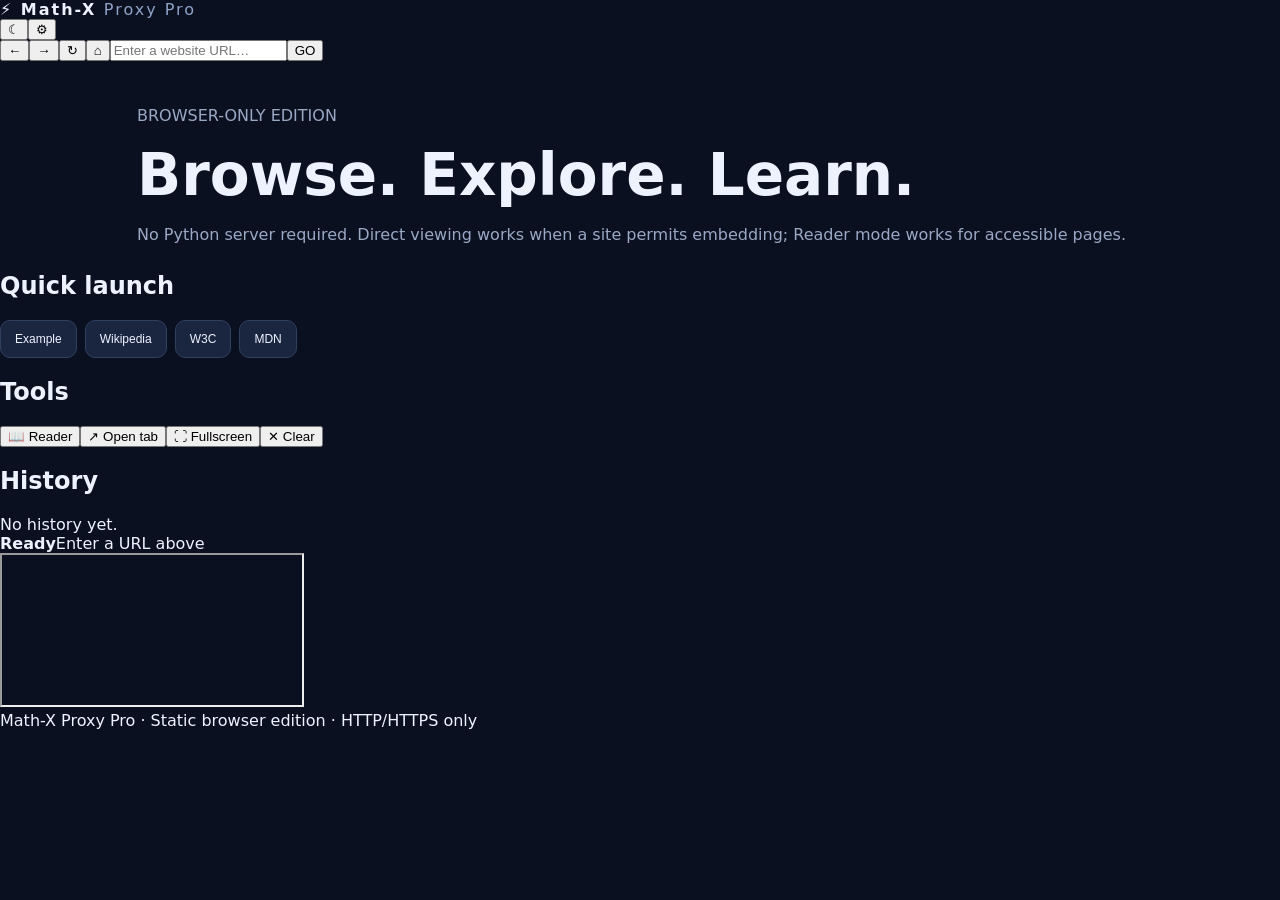
==== proxy-pro/static/index.html @ 522fe977 "Expand browser-only Proxy Pro interface" ====
<!doctype html><html lang="en"><head><meta charset="utf-8"><meta name="viewport" content="width=device-width,initial-scale=1"><title>Math-X Proxy Pro</title><link rel="stylesheet" href="style.css"></head><body><header><div class="brand">⚡ Math-X <span>Proxy Pro</span></div><div><button id="theme">☾</button><button id="settings">⚙</button></div></header><nav><button id="back">←</button><button id="forward">→</button><button id="reload">↻</button><button id="home">⌂</button><input id="url" placeholder="Enter a website URL…"><button id="go">GO</button></nav><main><section class="hero"><p>BROWSER-ONLY EDITION</p><h1>Browse. Explore. Learn.</h1><p>No Python server required. Direct viewing works when a site permits embedding; Reader mode works for accessible pages.</p></section><section class="grid"><div class="card"><h2>Quick launch</h2><div class="quick"><button data-url="https://example.com">Example</button><button data-url="https://www.wikipedia.org">Wikipedia</button><button data-url="https://www.w3.org">W3C</button><button data-url="https://developer.mozilla.org">MDN</button></div></div><div class="card"><h2>Tools</h2><div class="tools"><button id="reader">📖 Reader</button><button id="newtab">↗ Open tab</button><button id="fullscreen">⛶ Fullscreen</button><button id="clear">✕ Clear</button></div></div><div class="card"><h2>History</h2><div id="history">No history yet.</div></div></section><section class="viewer-wrap"><div class="viewer-head"><strong id="status">Ready</strong><span id="hint">Enter a URL above</span></div><iframe id="viewer" title="Proxy viewer" sandbox="allow-forms allow-modals allow-popups allow-scripts allow-same-origin"></iframe><pre id="readerView" hidden></pre></section></main><footer>Math-X Proxy Pro · Static browser edition · HTTP/HTTPS only</footer><script src="script.js"></script></body></html>
---- proxy-pro/static/style.css ----
*{box-sizing:border-box}body{margin:0;font-family:Inter,system-ui,sans-serif;background:#0b1020;color:#eef2ff;min-height:100vh}.top{height:64px;padding:0 5%;display:flex;align-items:center;justify-content:space-between;border-bottom:1px solid #26304a;background:#0f162b}.brand{font-weight:900;letter-spacing:2px}.brand span{font-weight:500;color:#8fa3c7}.status{font-size:12px;color:#7ee2a8}.hero{max-width:1050px;margin:45px auto 28px;padding:0 22px}.hero h1{font-size:clamp(32px,6vw,58px);margin:0 0 8px}.hero p{color:#9aa8c4}.bar{display:flex;gap:8px;margin-top:24px;background:#141d34;padding:9px;border:1px solid #2b3858;border-radius:16px;box-shadow:0 15px 50px #0005}.bar button,.quick button,.tab{border:1px solid #30405f;background:#1a2540;color:#eef2ff;border-radius:10px;padding:11px 14px;cursor:pointer}.bar input{flex:1;min-width:0;background:#0b1122;border:0;outline:0;color:white;padding:0 14px;font-size:16px}.bar #go{background:#eef2ff;color:#0b1020;font-weight:800}.quick{display:flex;gap:8px;flex-wrap:wrap;margin-top:12px}.quick button{font-size:12px}.workspace{max-width:1050px;margin:auto;padding:0 22px 50px}.tabs{display:flex;gap:7px;overflow:auto}.tab{border-bottom-left-radius:0;border-bottom-right-radius:0}.tab.active{background:#202d4b}.panel{height:520px;border:1px solid #2b3858;background:#10182c;border-radius:0 15px 15px 15px;overflow:hidden;position:relative}.panel iframe{width:100%;height:100%;border:0;background:white}.panel #welcome{height:100%;display:grid;place-content:center;text-align:center}.orb{margin:auto auto 18px;width:70px;height:70px;border-radius:22px;display:grid;place-items:center;background:#27375d;font-weight:900;font-size:22px}.welcome h2{margin:0}.tips{display:flex;gap:10px;justify-content:center;flex-wrap:wrap;margin-top:20px;color:#9aa8c4;font-size:13px}.drawer{position:fixed;right:0;top:0;width:min(390px,92vw);height:100vh;background:#10182c;border-left:1px solid #30405f;padding:70px 24px;transform:translateX(100%);transition:.25s;box-shadow:-20px 0 60px #0008}.drawer.open{transform:none}.drawer>button{position:absolute;right:20px;top:18px;border:0;background:none;color:white;font-size:30px;cursor:pointer}.drawer h2{margin-top:0}.item{padding:12px;border:1px solid #2b3858;border-radius:10px;margin:8px 0;cursor:pointer;word-break:break-all}.empty{color:#8e9bb5}@media(max-width:650px){.bar{flex-wrap:wrap}.bar input{height:42px;order:5;flex-basis:100%}.panel{height:60vh}.status{display:none}}
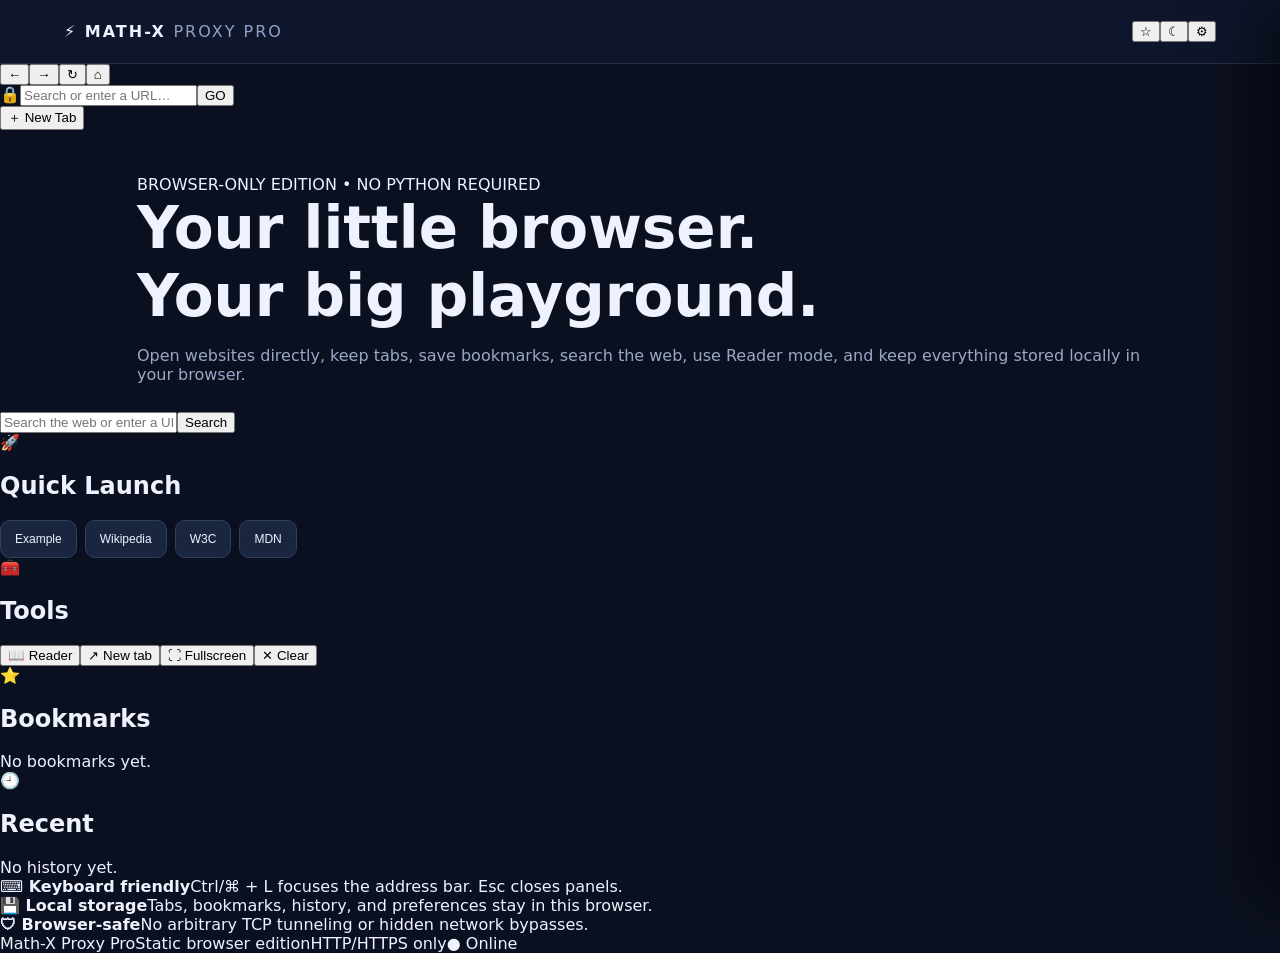
==== commit a1deee35: "Expand Proxy Pro static UI" ====
--- a/proxy-pro/static/index.html
+++ b/proxy-pro/static/index.html
@@ -1 +1,14 @@
-<!doctype html><html lang="en"><head><meta charset="utf-8"><meta name="viewport" content="width=device-width,initial-scale=1"><title>Math-X Proxy Pro</title><link rel="stylesheet" href="style.css"></head><body><header><div class="brand">⚡ Math-X <span>Proxy Pro</span></div><div><button id="theme">☾</button><button id="settings">⚙</button></div></header><nav><button id="back">←</button><button id="forward">→</button><button id="reload">↻</button><button id="home">⌂</button><input id="url" placeholder="Enter a website URL…"><button id="go">GO</button></nav><main><section class="hero"><p>BROWSER-ONLY EDITION</p><h1>Browse. Explore. Learn.</h1><p>No Python server required. Direct viewing works when a site permits embedding; Reader mode works for accessible pages.</p></section><section class="grid"><div class="card"><h2>Quick launch</h2><div class="quick"><button data-url="https://example.com">Example</button><button data-url="https://www.wikipedia.org">Wikipedia</button><button data-url="https://www.w3.org">W3C</button><button data-url="https://developer.mozilla.org">MDN</button></div></div><div class="card"><h2>Tools</h2><div class="tools"><button id="reader">📖 Reader</button><button id="newtab">↗ Open tab</button><button id="fullscreen">⛶ Fullscreen</button><button id="clear">✕ Clear</button></div></div><div class="card"><h2>History</h2><div id="history">No history yet.</div></div></section><section class="viewer-wrap"><div class="viewer-head"><strong id="status">Ready</strong><span id="hint">Enter a URL above</span></div><iframe id="viewer" title="Proxy viewer" sandbox="allow-forms allow-modals allow-popups allow-scripts allow-same-origin"></iframe><pre id="readerView" hidden></pre></section></main><footer>Math-X Proxy Pro · Static browser edition · HTTP/HTTPS only</footer><script src="script.js"></script></body></html>+<!doctype html>
+<html lang="en">
+<head>
+<meta charset="utf-8"><meta name="viewport" content="width=device-width,initial-scale=1"><meta name="theme-color" content="#0b1020"><title>Math-X Proxy Pro</title><link rel="stylesheet" href="style.css">
+</head>
+<body>
+<header class="top"><div class="brand">⚡ MATH-X <span>PROXY PRO</span></div><div class="top-actions"><button id="bookmark" title="Bookmark current page">☆</button><button id="theme" title="Toggle theme">☾</button><button id="settings" title="Settings">⚙</button></div></header>
+<section class="browserbar"><div class="navbuttons"><button id="back">←</button><button id="forward">→</button><button id="reload">↻</button><button id="home">⌂</button></div><div class="address"><span>🔒</span><input id="url" autocomplete="off" spellcheck="false" placeholder="Search or enter a URL…"><button id="go">GO</button></div></section>
+<section class="tabsbar"><div id="tabs"></div><button id="newTab" class="newtab">＋ New Tab</button></section>
+<main>
+<section id="homePage" class="home-page"><div class="hero"><div class="eyebrow">BROWSER-ONLY EDITION • NO PYTHON REQUIRED</div><h1>Your little browser.<br><span>Your big playground.</span></h1><p>Open websites directly, keep tabs, save bookmarks, search the web, use Reader mode, and keep everything stored locally in your browser.</p></div><div class="searchbox"><input id="homeSearch" placeholder="Search the web or enter a URL…"><button id="homeGo">Search</button></div><div class="cards"><article class="card"><div class="card-icon">🚀</div><h2>Quick Launch</h2><div class="quick"><button data-url="https://example.com">Example</button><button data-url="https://www.wikipedia.org">Wikipedia</button><button data-url="https://www.w3.org">W3C</button><button data-url="https://developer.mozilla.org">MDN</button></div></article><article class="card"><div class="card-icon">🧰</div><h2>Tools</h2><div class="tools"><button id="reader">📖 Reader</button><button id="openTab">↗ New tab</button><button id="fullscreen">⛶ Fullscreen</button><button id="clearPage">✕ Clear</button></div></article><article class="card"><div class="card-icon">⭐</div><h2>Bookmarks</h2><div id="bookmarkPreview" class="list">No bookmarks yet.</div></article><article class="card"><div class="card-icon">🕘</div><h2>Recent</h2><div id="historyPreview" class="list">No history yet.</div></article></div><div class="feature-grid"><div><b>⌨ Keyboard friendly</b><span>Ctrl/⌘ + L focuses the address bar. Esc closes panels.</span></div><div><b>💾 Local storage</b><span>Tabs, bookmarks, history, and preferences stay in this browser.</span></div><div><b>🛡 Browser-safe</b><span>No arbitrary TCP tunneling or hidden network bypasses.</span></div></div></section>
+<section id="viewerPage" class="viewer-page" hidden><div class="viewer-head"><div><strong id="status">Ready</strong><span id="hint">Direct website view</span></div><button id="reader2">📖 Reader</button></div><div id="loading" class="loading" hidden><div class="spinner"></div><b>Loading page…</b></div><iframe id="viewer" title="Website viewer" sandbox="allow-forms allow-modals allow-popups allow-scripts allow-same-origin"></iframe><pre id="readerView" hidden></pre><div id="error" class="error" hidden><h2>That page can't be displayed here.</h2><p>This browser-only edition cannot bypass CORS or a site's iframe restrictions. Try <b>Open in New Tab</b> or Reader mode.</p><button id="errorOpen">Open in New Tab</button></div></section>
+</main><footer><span>Math-X Proxy Pro</span><span>Static browser edition</span><span>HTTP/HTTPS only</span><span id="online">● Online</span></footer><aside id="drawer" class="drawer"><button id="closeDrawer" class="close">×</button><div id="drawerContent"></div></aside><div id="toast" class="toast" role="status"></div><script src="script.js"></script>
+</body></html>
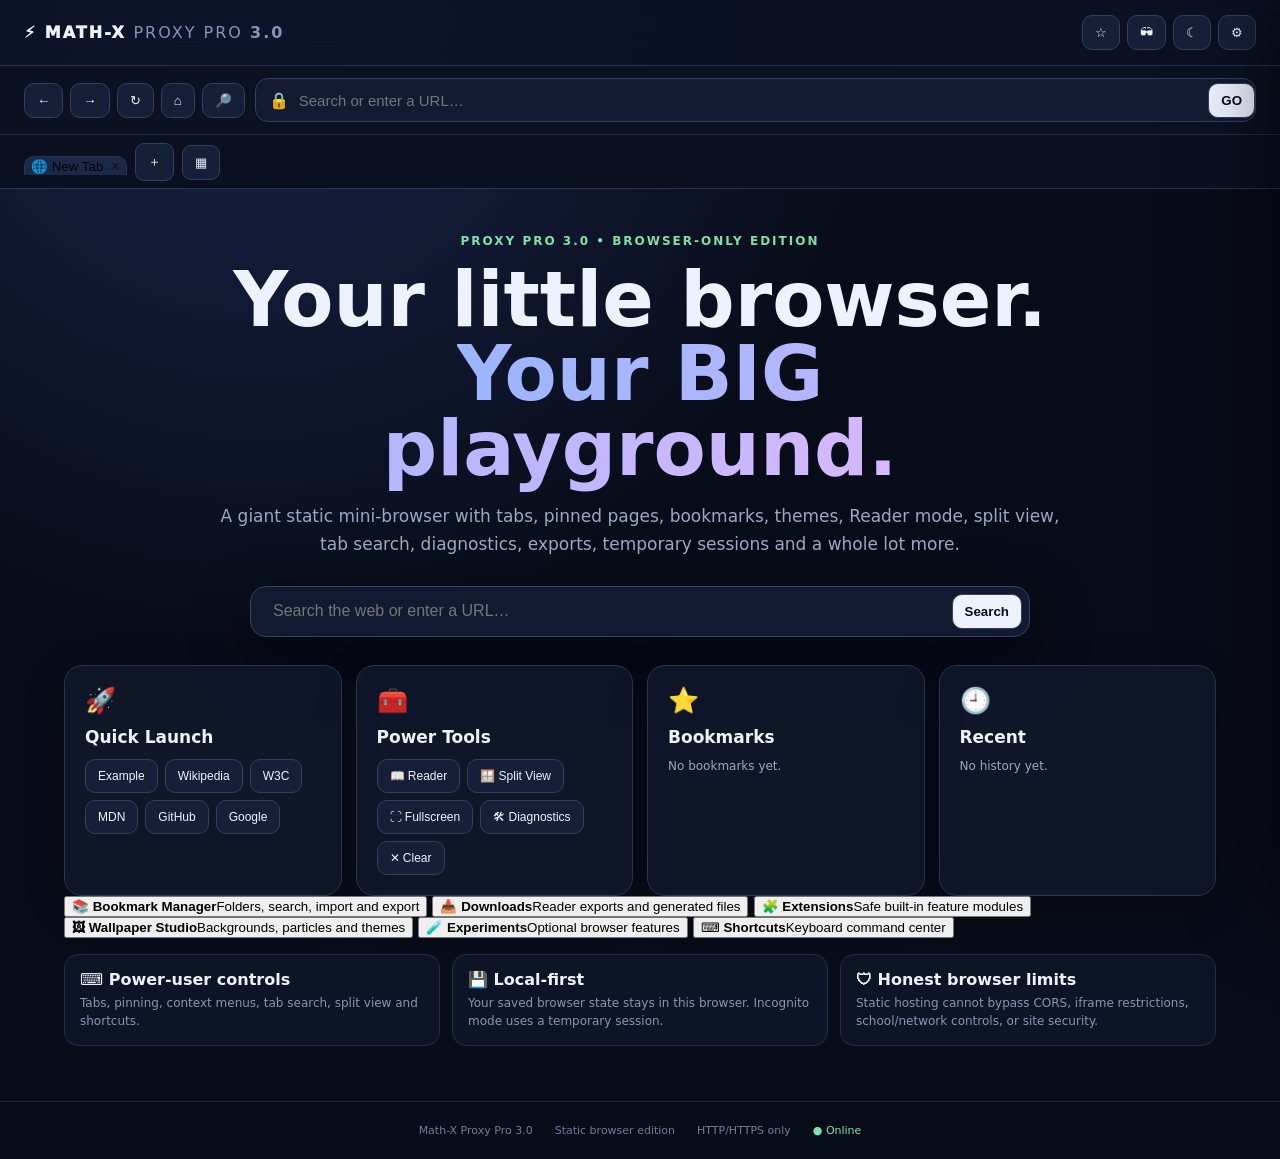
==== commit 9a919e03: "Proxy Pro 3.0 mega UI" ====
--- a/proxy-pro/static/index.html
+++ b/proxy-pro/static/index.html
@@ -1,14 +1,45 @@
 <!doctype html>
 <html lang="en">
 <head>
-<meta charset="utf-8"><meta name="viewport" content="width=device-width,initial-scale=1"><meta name="theme-color" content="#0b1020"><title>Math-X Proxy Pro</title><link rel="stylesheet" href="style.css">
+<meta charset="utf-8"><meta name="viewport" content="width=device-width,initial-scale=1">
+<meta name="theme-color" content="#0b1020"><meta name="description" content="Math-X Proxy Pro browser-only mini browser">
+<link rel="manifest" href="manifest.json"><title>Math-X Proxy Pro 3.0</title><link rel="stylesheet" href="style.css">
 </head>
 <body>
-<header class="top"><div class="brand">⚡ MATH-X <span>PROXY PRO</span></div><div class="top-actions"><button id="bookmark" title="Bookmark current page">☆</button><button id="theme" title="Toggle theme">☾</button><button id="settings" title="Settings">⚙</button></div></header>
-<section class="browserbar"><div class="navbuttons"><button id="back">←</button><button id="forward">→</button><button id="reload">↻</button><button id="home">⌂</button></div><div class="address"><span>🔒</span><input id="url" autocomplete="off" spellcheck="false" placeholder="Search or enter a URL…"><button id="go">GO</button></div></section>
-<section class="tabsbar"><div id="tabs"></div><button id="newTab" class="newtab">＋ New Tab</button></section>
+<div class="ambient"></div>
+<header class="top"><div class="brand">⚡ MATH-X <span>PROXY PRO <b>3.0</b></span></div><div class="top-actions"><button id="bookmark" title="Bookmark current page">☆</button><button id="incognito" title="Temporary session">🕶</button><button id="theme" title="Theme">☾</button><button id="settings" title="Settings">⚙</button></div></header>
+<section class="browserbar"><div class="navbuttons"><button id="back">←</button><button id="forward">→</button><button id="reload">↻</button><button id="home">⌂</button><button id="tabSearch" title="Search tabs">🔎</button></div><div class="address"><span id="lock">🔒</span><input id="url" autocomplete="off" spellcheck="false" placeholder="Search or enter a URL…"><button id="go">GO</button></div></section>
+<section class="tabsbar"><div id="tabs"></div><button id="newTab" class="newtab">＋</button><button id="tabOverview" class="newtab">▦</button></section>
 <main>
-<section id="homePage" class="home-page"><div class="hero"><div class="eyebrow">BROWSER-ONLY EDITION • NO PYTHON REQUIRED</div><h1>Your little browser.<br><span>Your big playground.</span></h1><p>Open websites directly, keep tabs, save bookmarks, search the web, use Reader mode, and keep everything stored locally in your browser.</p></div><div class="searchbox"><input id="homeSearch" placeholder="Search the web or enter a URL…"><button id="homeGo">Search</button></div><div class="cards"><article class="card"><div class="card-icon">🚀</div><h2>Quick Launch</h2><div class="quick"><button data-url="https://example.com">Example</button><button data-url="https://www.wikipedia.org">Wikipedia</button><button data-url="https://www.w3.org">W3C</button><button data-url="https://developer.mozilla.org">MDN</button></div></article><article class="card"><div class="card-icon">🧰</div><h2>Tools</h2><div class="tools"><button id="reader">📖 Reader</button><button id="openTab">↗ New tab</button><button id="fullscreen">⛶ Fullscreen</button><button id="clearPage">✕ Clear</button></div></article><article class="card"><div class="card-icon">⭐</div><h2>Bookmarks</h2><div id="bookmarkPreview" class="list">No bookmarks yet.</div></article><article class="card"><div class="card-icon">🕘</div><h2>Recent</h2><div id="historyPreview" class="list">No history yet.</div></article></div><div class="feature-grid"><div><b>⌨ Keyboard friendly</b><span>Ctrl/⌘ + L focuses the address bar. Esc closes panels.</span></div><div><b>💾 Local storage</b><span>Tabs, bookmarks, history, and preferences stay in this browser.</span></div><div><b>🛡 Browser-safe</b><span>No arbitrary TCP tunneling or hidden network bypasses.</span></div></div></section>
-<section id="viewerPage" class="viewer-page" hidden><div class="viewer-head"><div><strong id="status">Ready</strong><span id="hint">Direct website view</span></div><button id="reader2">📖 Reader</button></div><div id="loading" class="loading" hidden><div class="spinner"></div><b>Loading page…</b></div><iframe id="viewer" title="Website viewer" sandbox="allow-forms allow-modals allow-popups allow-scripts allow-same-origin"></iframe><pre id="readerView" hidden></pre><div id="error" class="error" hidden><h2>That page can't be displayed here.</h2><p>This browser-only edition cannot bypass CORS or a site's iframe restrictions. Try <b>Open in New Tab</b> or Reader mode.</p><button id="errorOpen">Open in New Tab</button></div></section>
-</main><footer><span>Math-X Proxy Pro</span><span>Static browser edition</span><span>HTTP/HTTPS only</span><span id="online">● Online</span></footer><aside id="drawer" class="drawer"><button id="closeDrawer" class="close">×</button><div id="drawerContent"></div></aside><div id="toast" class="toast" role="status"></div><script src="script.js"></script>
+<section id="homePage" class="home-page">
+ <div class="hero"><div class="eyebrow">PROXY PRO 3.0 • BROWSER-ONLY EDITION</div><h1>Your little browser.<br><span>Your BIG playground.</span></h1><p>A giant static mini-browser with tabs, pinned pages, bookmarks, themes, Reader mode, split view, tab search, diagnostics, exports, temporary sessions and a whole lot more.</p></div>
+ <div class="searchbox"><input id="homeSearch" placeholder="Search the web or enter a URL…"><button id="homeGo">Search</button></div>
+ <div class="cards">
+  <article class="card"><div class="card-icon">🚀</div><h2>Quick Launch</h2><div class="quick"><button data-url="https://example.com">Example</button><button data-url="https://www.wikipedia.org">Wikipedia</button><button data-url="https://www.w3.org">W3C</button><button data-url="https://developer.mozilla.org">MDN</button><button data-url="https://github.com">GitHub</button><button data-url="https://www.google.com">Google</button></div></article>
+  <article class="card"><div class="card-icon">🧰</div><h2>Power Tools</h2><div class="tools"><button id="reader">📖 Reader</button><button id="split">🪟 Split View</button><button id="fullscreen">⛶ Fullscreen</button><button id="diagnostics">🛠 Diagnostics</button><button id="clearPage">✕ Clear</button></div></article>
+  <article class="card"><div class="card-icon">⭐</div><h2>Bookmarks</h2><div id="bookmarkPreview" class="list">No bookmarks yet.</div></article>
+  <article class="card"><div class="card-icon">🕘</div><h2>Recent</h2><div id="historyPreview" class="list">No history yet.</div></article>
+ </div>
+ <div class="mega-grid">
+  <button class="mega-card" id="manageBookmarks"><b>📚 Bookmark Manager</b><span>Folders, search, import and export</span></button>
+  <button class="mega-card" id="downloads"><b>📥 Downloads</b><span>Reader exports and generated files</span></button>
+  <button class="mega-card" id="extensions"><b>🧩 Extensions</b><span>Safe built-in feature modules</span></button>
+  <button class="mega-card" id="wallpaper"><b>🖼 Wallpaper Studio</b><span>Backgrounds, particles and themes</span></button>
+  <button class="mega-card" id="experiments"><b>🧪 Experiments</b><span>Optional browser features</span></button>
+  <button class="mega-card" id="shortcuts">⌨ <b>Shortcuts</b><span>Keyboard command center</span></button>
+ </div>
+ <div class="feature-grid"><div><b>⌨ Power-user controls</b><span>Tabs, pinning, context menus, tab search, split view and shortcuts.</span></div><div><b>💾 Local-first</b><span>Your saved browser state stays in this browser. Incognito mode uses a temporary session.</span></div><div><b>🛡 Honest browser limits</b><span>Static hosting cannot bypass CORS, iframe restrictions, school/network controls, or site security.</span></div></div>
+</section>
+<section id="viewerPage" class="viewer-page" hidden>
+ <div class="viewer-head"><div><strong id="status">Ready</strong><span id="hint">Direct website view</span></div><div class="viewer-actions"><button id="reader2">📖 Reader</button><button id="openTab">↗ New Tab</button><button id="split2">🪟 Split</button></div></div>
+ <div id="loading" class="loading" hidden><div class="spinner"></div><b>Loading page…</b></div>
+ <div id="splitView" class="split-view" hidden><div class="pane"><div class="pane-head"><span>LEFT</span><button id="leftOpen">Open</button></div><iframe id="leftFrame" title="Left website viewer" sandbox="allow-forms allow-modals allow-popups allow-scripts allow-same-origin"></iframe></div><div class="split-divider"></div><div class="pane"><div class="pane-head"><span>RIGHT</span><button id="rightOpen">Open</button></div><iframe id="rightFrame" title="Right website viewer" sandbox="allow-forms allow-modals allow-popups allow-scripts allow-same-origin"></iframe></div></div>
+ <iframe id="viewer" title="Website viewer" sandbox="allow-forms allow-modals allow-popups allow-scripts allow-same-origin"></iframe><pre id="readerView" hidden></pre>
+ <div id="error" class="error" hidden><h2>That page can't be displayed here.</h2><p>This browser-only edition cannot bypass CORS or a site's iframe restrictions. Try <b>Open in New Tab</b> or Reader mode.</p><button id="errorOpen">Open in New Tab</button></div>
+</section>
+</main>
+<footer><span>Math-X Proxy Pro 3.0</span><span>Static browser edition</span><span>HTTP/HTTPS only</span><span id="online">● Online</span><span id="incognitoBadge" hidden>🕶 Temporary session</span></footer>
+<aside id="drawer" class="drawer"><button id="closeDrawer" class="close">×</button><div id="drawerContent"></div></aside>
+<div id="contextMenu" class="context-menu" hidden></div><div id="toast" class="toast" role="status"></div>
+<script src="script.js"></script>
 </body></html>
--- a/proxy-pro/static/style.css
+++ b/proxy-pro/static/style.css
@@ -1 +1 @@
-*{box-sizing:border-box}body{margin:0;font-family:Inter,system-ui,sans-serif;background:#0b1020;color:#eef2ff;min-height:100vh}.top{height:64px;padding:0 5%;display:flex;align-items:center;justify-content:space-between;border-bottom:1px solid #26304a;background:#0f162b}.brand{font-weight:900;letter-spacing:2px}.brand span{font-weight:500;color:#8fa3c7}.status{font-size:12px;color:#7ee2a8}.hero{max-width:1050px;margin:45px auto 28px;padding:0 22px}.hero h1{font-size:clamp(32px,6vw,58px);margin:0 0 8px}.hero p{color:#9aa8c4}.bar{display:flex;gap:8px;margin-top:24px;background:#141d34;padding:9px;border:1px solid #2b3858;border-radius:16px;box-shadow:0 15px 50px #0005}.bar button,.quick button,.tab{border:1px solid #30405f;background:#1a2540;color:#eef2ff;border-radius:10px;padding:11px 14px;cursor:pointer}.bar input{flex:1;min-width:0;background:#0b1122;border:0;outline:0;color:white;padding:0 14px;font-size:16px}.bar #go{background:#eef2ff;color:#0b1020;font-weight:800}.quick{display:flex;gap:8px;flex-wrap:wrap;margin-top:12px}.quick button{font-size:12px}.workspace{max-width:1050px;margin:auto;padding:0 22px 50px}.tabs{display:flex;gap:7px;overflow:auto}.tab{border-bottom-left-radius:0;border-bottom-right-radius:0}.tab.active{background:#202d4b}.panel{height:520px;border:1px solid #2b3858;background:#10182c;border-radius:0 15px 15px 15px;overflow:hidden;position:relative}.panel iframe{width:100%;height:100%;border:0;background:white}.panel #welcome{height:100%;display:grid;place-content:center;text-align:center}.orb{margin:auto auto 18px;width:70px;height:70px;border-radius:22px;display:grid;place-items:center;background:#27375d;font-weight:900;font-size:22px}.welcome h2{margin:0}.tips{display:flex;gap:10px;justify-content:center;flex-wrap:wrap;margin-top:20px;color:#9aa8c4;font-size:13px}.drawer{position:fixed;right:0;top:0;width:min(390px,92vw);height:100vh;background:#10182c;border-left:1px solid #30405f;padding:70px 24px;transform:translateX(100%);transition:.25s;box-shadow:-20px 0 60px #0008}.drawer.open{transform:none}.drawer>button{position:absolute;right:20px;top:18px;border:0;background:none;color:white;font-size:30px;cursor:pointer}.drawer h2{margin-top:0}.item{padding:12px;border:1px solid #2b3858;border-radius:10px;margin:8px 0;cursor:pointer;word-break:break-all}.empty{color:#8e9bb5}@media(max-width:650px){.bar{flex-wrap:wrap}.bar input{height:42px;order:5;flex-basis:100%}.panel{height:60vh}.status{display:none}}+*{box-sizing:border-box}html,body{margin:0;min-height:100%;font-family:Inter,ui-sans-serif,system-ui,-apple-system,BlinkMacSystemFont,"Segoe UI",sans-serif;background:#080c18;color:#eef2ff}body{min-height:100vh;background:radial-gradient(circle at 20% 0%,#18254a 0,#080c18 42%);transition:.2s}.top{height:66px;padding:0 24px;display:flex;align-items:center;justify-content:space-between;border-bottom:1px solid #273453;background:#0c1224dd;backdrop-filter:blur(16px);position:sticky;top:0;z-index:20}.brand{font-weight:950;letter-spacing:2px}.brand span{font-weight:500;color:#8394b8}.top-actions,.navbuttons{display:flex;gap:7px}.top button,.navbuttons button,.newtab,.browserbar button,.searchbox button,.card button,.viewer-head button,.error button,.drawer button{border:1px solid #30405f;background:#151f37;color:#eef2ff;border-radius:10px;padding:9px 12px;cursor:pointer;transition:.15s}.top button:hover,.navbuttons button:hover,.card button:hover,.viewer-head button:hover,.drawer button:hover{transform:translateY(-1px);background:#213052}.browserbar{padding:12px 24px;display:flex;gap:10px;align-items:center;border-bottom:1px solid #202c47;background:#0b1121}.address{height:44px;display:flex;align-items:center;gap:8px;flex:1;max-width:1100px;margin:auto;background:#121b31;border:1px solid #30405f;border-radius:13px;padding-left:13px}.address input{flex:1;min-width:0;background:transparent;border:0;outline:0;color:white;font-size:15px}.address #go{background:#eef2ff;color:#080c18;font-weight:900}.tabsbar{display:flex;align-items:center;gap:8px;padding:8px 24px 0;background:#0a1020;border-bottom:1px solid #273453;overflow:auto}.tabsbar #tabs{display:flex;gap:6px;min-width:0}.tab{display:flex!important;align-items:center;gap:8px;white-space:nowrap;border:1px solid #273453!important;border-bottom:0!important;border-radius:10px 10px 0 0!important;background:#111a2d!important}.tab.active{background:#1b2948!important}.tab .x{font-size:14px;opacity:.65}.tab:hover .x{opacity:1}.newtab{border-radius:9px!important;white-space:nowrap;margin-bottom:7px}.home-page,.viewer-page{max-width:1200px;margin:auto;padding:45px 24px 55px}.hero{text-align:center;max-width:850px;margin:auto}.eyebrow{font-size:12px;letter-spacing:2px;color:#7ee2a8;font-weight:800}.hero h1{font-size:clamp(40px,7vw,76px);line-height:.98;margin:15px 0}.hero h1 span{background:linear-gradient(90deg,#9bb5ff,#d6b8ff);color:transparent;background-clip:text}.hero p{color:#9aa8c4;font-size:17px;line-height:1.6}.searchbox{max-width:780px;margin:28px auto;display:flex;background:#111a30;border:1px solid #334361;padding:7px;border-radius:16px;box-shadow:0 20px 60px #0007}.searchbox input{flex:1;min-width:0;border:0;outline:0;background:transparent;color:white;padding:0 15px;font-size:16px}.searchbox button{background:#eef2ff;color:#080c18;font-weight:900}.cards{display:grid;grid-template-columns:repeat(4,1fr);gap:14px}.card{background:#10182bde;border:1px solid #283653;border-radius:18px;padding:20px;box-shadow:0 12px 40px #0003}.card-icon{font-size:25px}.card h2{font-size:17px;margin:12px 0}.quick,.tools{display:flex;gap:7px;flex-wrap:wrap}.card button{font-size:12px}.list{display:grid;gap:6px;color:#9aa8c4;font-size:12px}.list button{width:100%;text-align:left;overflow:hidden;text-overflow:ellipsis;white-space:nowrap}.feature-grid{display:grid;grid-template-columns:repeat(3,1fr);gap:12px;margin-top:16px}.feature-grid>div{border:1px solid #202e4b;background:#0d1426;padding:15px;border-radius:14px}.feature-grid b,.feature-grid span{display:block}.feature-grid span{color:#8796b4;font-size:12px;margin-top:5px;line-height:1.5}.viewer-page{padding-top:15px;position:relative}.viewer-head{height:52px;display:flex;align-items:center;justify-content:space-between;padding:0 12px;background:#111a2e;border:1px solid #2b3957;border-bottom:0;border-radius:15px 15px 0 0}.viewer-head strong{margin-right:12px}.viewer-head span{color:#8291ad;font-size:12px}.viewer-page iframe{display:block;width:100%;height:68vh;border:1px solid #2b3957;background:white;border-radius:0 0 15px 15px}.loading{position:absolute;z-index:5;inset:80px 24px auto;display:flex;justify-content:center;align-items:center;gap:10px;color:#b9c6df;padding:15px}.spinner{width:18px;height:18px;border:3px solid #53617b;border-top-color:#fff;border-radius:50%;animation:spin .8s linear infinite}@keyframes spin{to{transform:rotate(360deg)}}.error{padding:60px 20px;text-align:center;border:1px solid #503d49;background:#171522;border-radius:0 0 15px 15px}.error p{color:#a4adc0}.drawer{position:fixed;z-index:50;right:0;top:0;width:min(430px,94vw);height:100vh;background:#0d1427;border-left:1px solid #30405f;padding:72px 24px 24px;transform:translateX(105%);transition:.25s;box-shadow:-25px 0 80px #0009;overflow:auto}.drawer.open{transform:none}.drawer .close{position:absolute;right:18px;top:17px;border:0;background:transparent;font-size:30px}.drawer h2{margin-top:0}.drawer .item{position:relative;padding:13px 48px 13px 13px;border:1px solid #293752;border-radius:11px;margin:8px 0;cursor:pointer;word-break:break-word;background:#111a2e}.drawer .item:hover{background:#1a2742}.drawer .item small{display:block;color:#7f8eaa;margin-top:4px}.drawer-select{width:100%;margin:8px 0 14px;padding:10px;border:1px solid #30405f;border-radius:10px;background:#151f37;color:#eef2ff}.drawer label{display:block;color:#9aa8c4;font-size:12px}.drawer hr{border:0;border-top:1px solid #263451;margin:20px 0}.drawer .settings-row{display:flex;gap:8px;margin:8px 0 15px}.drawer .settings-row button{flex:1}.drawer>div>button:not(.close){display:block;width:100%;margin:9px 0}.mini-delete{position:absolute!important;right:9px;top:9px;width:32px!important;height:32px;padding:0!important;margin:0!important}.drawer kbd{display:inline-block;min-width:105px;padding:5px 7px;margin-right:8px;border:1px solid #344463;border-radius:7px;background:#151f37;color:#dce5f7;font-size:11px}.drawer p{color:#9aa8c4;line-height:1.5}.drawer .empty{color:#7d8ba5}.toast{position:fixed;left:50%;bottom:25px;transform:translate(-50%,20px);opacity:0;background:#eef2ff;color:#080c18;padding:11px 16px;border-radius:11px;font-weight:800;font-size:13px;z-index:100;pointer-events:none;transition:.2s}.toast.show{opacity:1;transform:translate(-50%,0)}footer{display:flex;justify-content:center;gap:22px;flex-wrap:wrap;padding:22px;color:#6f7e9d;font-size:11px;border-top:1px solid #1c2943}#online{color:#7ee2a8}#readerView{margin:0;padding:30px;white-space:pre-wrap;overflow:auto;max-height:68vh;border:1px solid #2b3957;border-radius:0 0 15px 15px;background:#f8fafc;color:#17213a;font:16px/1.65 Georgia,serif}.viewer-page:has(#readerView:not([hidden])) .viewer-head{border-bottom:1px solid #2b3957}.viewer-page:has(#readerView:not([hidden])) iframe{display:none}@media(max-width:850px){.cards{grid-template-columns:repeat(2,1fr)}.feature-grid{grid-template-columns:1fr 1fr}.browserbar{flex-wrap:wrap}.address{order:2;flex-basis:100%}}@media(max-width:520px){.top{padding:0 12px}.browserbar,.tabsbar{padding-left:12px;padding-right:12px}.home-page,.viewer-page{padding-left:12px;padding-right:12px}.cards,.feature-grid{grid-template-columns:1fr}.hero h1{font-size:43px}.hero p{font-size:14px}.viewer-page iframe{height:62vh}.brand span{display:none}.drawer{padding-left:16px;padding-right:16px}}body.light{background:#f4f7fc;color:#16213a}body.light .top,body.light .browserbar,body.light .tabsbar{background:#fff;border-color:#dbe2ef}body.light .card,body.light .feature-grid>div,body.light .address,body.light .searchbox,body.light .viewer-head,body.light .drawer,body.light .tab{background:#fff!important;border-color:#d5ddea;color:#16213a}body.light input{color:#16213a}body.light .hero p,body.light .feature-grid span,body.light .list,body.light .viewer-head span{color:#64728b}body.light footer{color:#71809a}body.light .drawer-select,body.light .drawer .item,body.light .drawer .settings-row button{background:#f6f8fc;color:#16213a;border-color:#d5ddea}body.light .drawer kbd{background:#eef2f7;color:#16213a;border-color:#d5ddea}
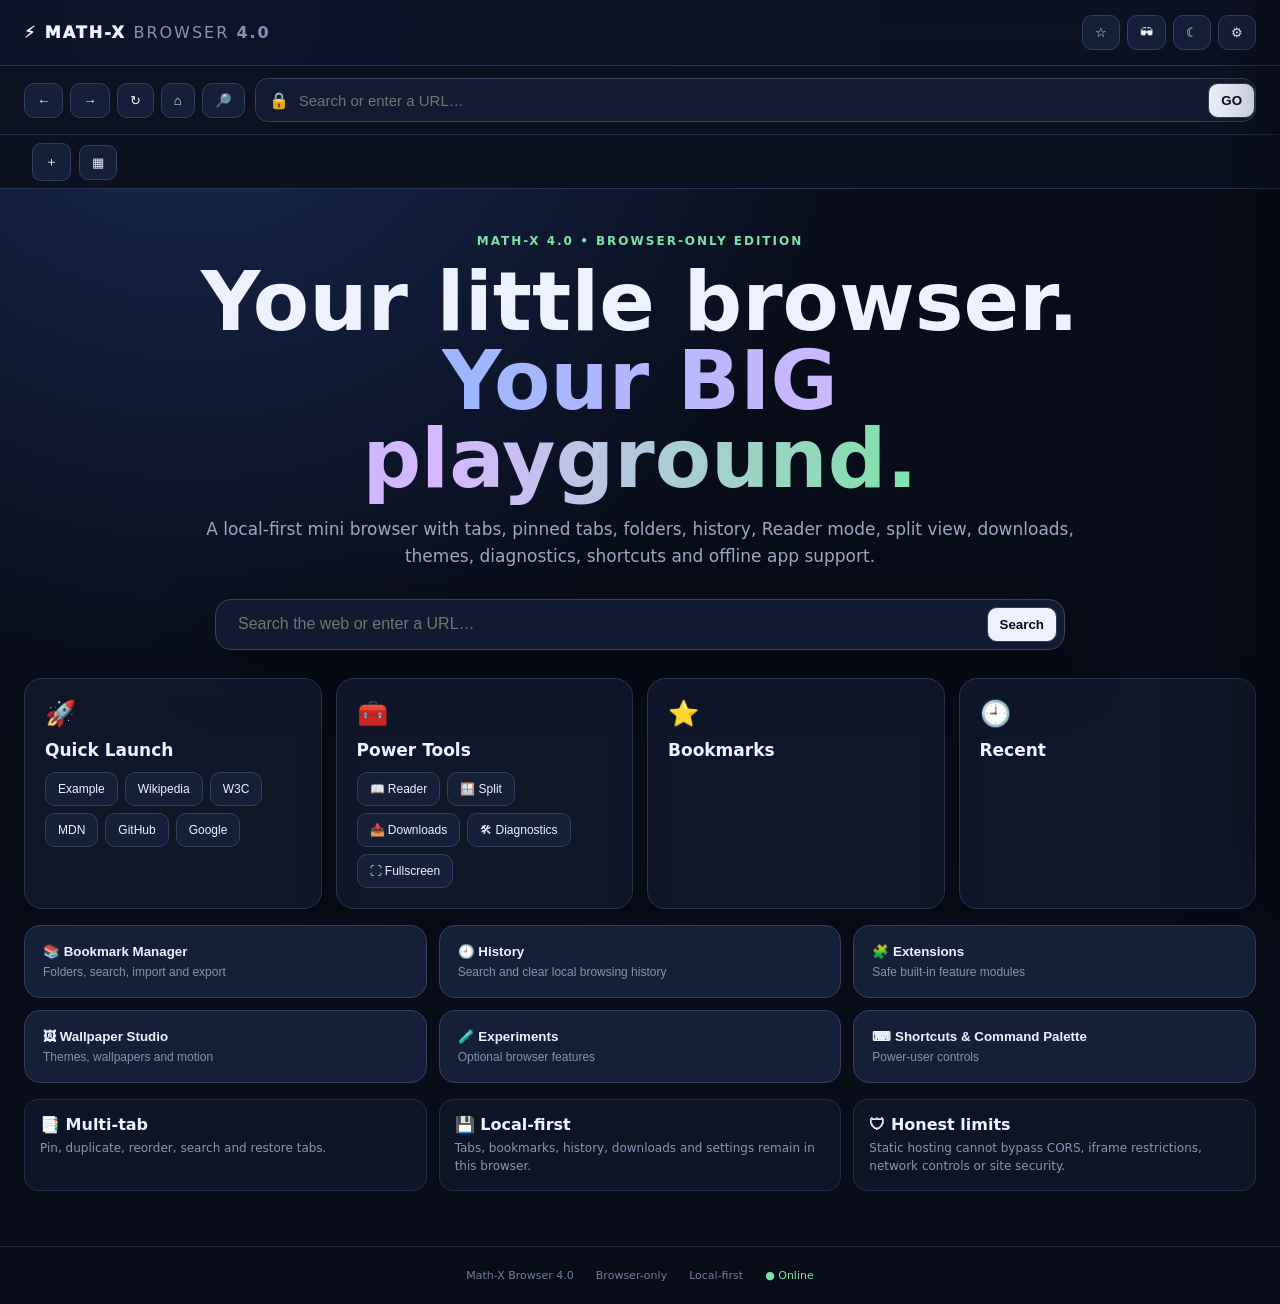
==== commit f2a91e73: "Upgrade browser-only edition to Math-X Browser 4.0" ====
--- a/proxy-pro/static/index.html
+++ b/proxy-pro/static/index.html
@@ -2,44 +2,46 @@
 <html lang="en">
 <head>
 <meta charset="utf-8"><meta name="viewport" content="width=device-width,initial-scale=1">
-<meta name="theme-color" content="#0b1020"><meta name="description" content="Math-X Proxy Pro browser-only mini browser">
-<link rel="manifest" href="manifest.json"><title>Math-X Proxy Pro 3.0</title><link rel="stylesheet" href="style.css">
+<meta name="theme-color" content="#0b1020"><meta name="description" content="Math-X browser-only mini browser">
+<link rel="manifest" href="manifest.json"><link rel="icon" href="data:,"><title>Math-X Browser</title><link rel="stylesheet" href="style.css">
 </head>
-<body>
+<body data-wallpaper="aurora">
 <div class="ambient"></div>
-<header class="top"><div class="brand">⚡ MATH-X <span>PROXY PRO <b>3.0</b></span></div><div class="top-actions"><button id="bookmark" title="Bookmark current page">☆</button><button id="incognito" title="Temporary session">🕶</button><button id="theme" title="Theme">☾</button><button id="settings" title="Settings">⚙</button></div></header>
-<section class="browserbar"><div class="navbuttons"><button id="back">←</button><button id="forward">→</button><button id="reload">↻</button><button id="home">⌂</button><button id="tabSearch" title="Search tabs">🔎</button></div><div class="address"><span id="lock">🔒</span><input id="url" autocomplete="off" spellcheck="false" placeholder="Search or enter a URL…"><button id="go">GO</button></div></section>
+<header class="top"><div class="brand">⚡ MATH-X <span>BROWSER <b>4.0</b></span></div><div class="top-actions">
+<button id="bookmark" title="Bookmark">☆</button><button id="incognito" title="Temporary session">🕶</button><button id="theme" title="Theme">☾</button><button id="settings" title="Settings">⚙</button>
+</div></header>
+<section class="browserbar"><div class="navbuttons"><button id="back">←</button><button id="forward">→</button><button id="reload">↻</button><button id="home">⌂</button><button id="tabSearch">🔎</button></div><div class="address"><span>🔒</span><input id="url" autocomplete="off" spellcheck="false" placeholder="Search or enter a URL…"><button id="go">GO</button></div></section>
 <section class="tabsbar"><div id="tabs"></div><button id="newTab" class="newtab">＋</button><button id="tabOverview" class="newtab">▦</button></section>
 <main>
 <section id="homePage" class="home-page">
- <div class="hero"><div class="eyebrow">PROXY PRO 3.0 • BROWSER-ONLY EDITION</div><h1>Your little browser.<br><span>Your BIG playground.</span></h1><p>A giant static mini-browser with tabs, pinned pages, bookmarks, themes, Reader mode, split view, tab search, diagnostics, exports, temporary sessions and a whole lot more.</p></div>
- <div class="searchbox"><input id="homeSearch" placeholder="Search the web or enter a URL…"><button id="homeGo">Search</button></div>
- <div class="cards">
-  <article class="card"><div class="card-icon">🚀</div><h2>Quick Launch</h2><div class="quick"><button data-url="https://example.com">Example</button><button data-url="https://www.wikipedia.org">Wikipedia</button><button data-url="https://www.w3.org">W3C</button><button data-url="https://developer.mozilla.org">MDN</button><button data-url="https://github.com">GitHub</button><button data-url="https://www.google.com">Google</button></div></article>
-  <article class="card"><div class="card-icon">🧰</div><h2>Power Tools</h2><div class="tools"><button id="reader">📖 Reader</button><button id="split">🪟 Split View</button><button id="fullscreen">⛶ Fullscreen</button><button id="diagnostics">🛠 Diagnostics</button><button id="clearPage">✕ Clear</button></div></article>
-  <article class="card"><div class="card-icon">⭐</div><h2>Bookmarks</h2><div id="bookmarkPreview" class="list">No bookmarks yet.</div></article>
-  <article class="card"><div class="card-icon">🕘</div><h2>Recent</h2><div id="historyPreview" class="list">No history yet.</div></article>
- </div>
- <div class="mega-grid">
-  <button class="mega-card" id="manageBookmarks"><b>📚 Bookmark Manager</b><span>Folders, search, import and export</span></button>
-  <button class="mega-card" id="downloads"><b>📥 Downloads</b><span>Reader exports and generated files</span></button>
-  <button class="mega-card" id="extensions"><b>🧩 Extensions</b><span>Safe built-in feature modules</span></button>
-  <button class="mega-card" id="wallpaper"><b>🖼 Wallpaper Studio</b><span>Backgrounds, particles and themes</span></button>
-  <button class="mega-card" id="experiments"><b>🧪 Experiments</b><span>Optional browser features</span></button>
-  <button class="mega-card" id="shortcuts">⌨ <b>Shortcuts</b><span>Keyboard command center</span></button>
- </div>
- <div class="feature-grid"><div><b>⌨ Power-user controls</b><span>Tabs, pinning, context menus, tab search, split view and shortcuts.</span></div><div><b>💾 Local-first</b><span>Your saved browser state stays in this browser. Incognito mode uses a temporary session.</span></div><div><b>🛡 Honest browser limits</b><span>Static hosting cannot bypass CORS, iframe restrictions, school/network controls, or site security.</span></div></div>
+<div class="hero"><div class="eyebrow">MATH-X 4.0 • BROWSER-ONLY EDITION</div><h1>Your little browser.<br><span>Your BIG playground.</span></h1><p>A local-first mini browser with tabs, pinned tabs, folders, history, Reader mode, split view, downloads, themes, diagnostics, shortcuts and offline app support.</p></div>
+<div class="searchbox"><input id="homeSearch" placeholder="Search the web or enter a URL…"><button id="homeGo">Search</button></div>
+<div class="cards">
+<article class="card"><div class="card-icon">🚀</div><h2>Quick Launch</h2><div class="quick"><button data-url="https://example.com">Example</button><button data-url="https://www.wikipedia.org">Wikipedia</button><button data-url="https://www.w3.org">W3C</button><button data-url="https://developer.mozilla.org">MDN</button><button data-url="https://github.com">GitHub</button><button data-url="https://www.google.com">Google</button></div></article>
+<article class="card"><div class="card-icon">🧰</div><h2>Power Tools</h2><div class="tools"><button id="reader">📖 Reader</button><button id="split">🪟 Split</button><button id="downloads">📥 Downloads</button><button id="diagnostics">🛠 Diagnostics</button><button id="fullscreen">⛶ Fullscreen</button></div></article>
+<article class="card"><div class="card-icon">⭐</div><h2>Bookmarks</h2><div id="bookmarkPreview" class="list"></div></article>
+<article class="card"><div class="card-icon">🕘</div><h2>Recent</h2><div id="historyPreview" class="list"></div></article>
+</div>
+<div class="mega-grid">
+<button class="mega-card" id="manageBookmarks"><b>📚 Bookmark Manager</b><span>Folders, search, import and export</span></button>
+<button class="mega-card" id="historyButton"><b>🕘 History</b><span>Search and clear local browsing history</span></button>
+<button class="mega-card" id="extensions"><b>🧩 Extensions</b><span>Safe built-in feature modules</span></button>
+<button class="mega-card" id="wallpaper"><b>🖼 Wallpaper Studio</b><span>Themes, wallpapers and motion</span></button>
+<button class="mega-card" id="experiments"><b>🧪 Experiments</b><span>Optional browser features</span></button>
+<button class="mega-card" id="shortcuts"><b>⌨ Shortcuts & Command Palette</b><span>Power-user controls</span></button>
+</div>
+<div class="feature-grid"><div><b>📑 Multi-tab</b><span>Pin, duplicate, reorder, search and restore tabs.</span></div><div><b>💾 Local-first</b><span>Tabs, bookmarks, history, downloads and settings remain in this browser.</span></div><div><b>🛡 Honest limits</b><span>Static hosting cannot bypass CORS, iframe restrictions, network controls or site security.</span></div></div>
 </section>
 <section id="viewerPage" class="viewer-page" hidden>
- <div class="viewer-head"><div><strong id="status">Ready</strong><span id="hint">Direct website view</span></div><div class="viewer-actions"><button id="reader2">📖 Reader</button><button id="openTab">↗ New Tab</button><button id="split2">🪟 Split</button></div></div>
- <div id="loading" class="loading" hidden><div class="spinner"></div><b>Loading page…</b></div>
- <div id="splitView" class="split-view" hidden><div class="pane"><div class="pane-head"><span>LEFT</span><button id="leftOpen">Open</button></div><iframe id="leftFrame" title="Left website viewer" sandbox="allow-forms allow-modals allow-popups allow-scripts allow-same-origin"></iframe></div><div class="split-divider"></div><div class="pane"><div class="pane-head"><span>RIGHT</span><button id="rightOpen">Open</button></div><iframe id="rightFrame" title="Right website viewer" sandbox="allow-forms allow-modals allow-popups allow-scripts allow-same-origin"></iframe></div></div>
- <iframe id="viewer" title="Website viewer" sandbox="allow-forms allow-modals allow-popups allow-scripts allow-same-origin"></iframe><pre id="readerView" hidden></pre>
- <div id="error" class="error" hidden><h2>That page can't be displayed here.</h2><p>This browser-only edition cannot bypass CORS or a site's iframe restrictions. Try <b>Open in New Tab</b> or Reader mode.</p><button id="errorOpen">Open in New Tab</button></div>
+<div class="viewer-head"><div><strong id="status">Ready</strong><span id="hint">Direct website view</span></div><div class="viewer-actions"><button id="reader2">📖 Reader</button><button id="split2">🪟 Split</button><button id="openTab">↗ New Tab</button></div></div>
+<div id="loading" class="loading" hidden><div class="spinner"></div><b>Loading page…</b></div>
+<div id="splitView" class="split-view" hidden><div class="pane"><div class="pane-head"><span>LEFT</span><button id="leftOpen">Open current</button></div><iframe id="leftFrame" title="Left viewer" sandbox="allow-forms allow-modals allow-popups allow-scripts allow-same-origin"></iframe></div><div class="split-divider"></div><div class="pane"><div class="pane-head"><span>RIGHT</span><button id="rightOpen">Open current</button></div><iframe id="rightFrame" title="Right viewer" sandbox="allow-forms allow-modals allow-popups allow-scripts allow-same-origin"></iframe></div></div>
+<iframe id="viewer" title="Website viewer" sandbox="allow-forms allow-modals allow-popups allow-scripts allow-same-origin"></iframe><pre id="readerView" hidden></pre>
+<div id="error" class="proxy-error" hidden><div class="error-icon">⚠️</div><h2>That page can't be displayed here.</h2><p>The browser-only edition cannot bypass CORS or a site's iframe restrictions. You can try Reader mode or open the URL in a normal browser tab.</p><button id="errorOpen">Open in New Tab</button></div>
 </section>
 </main>
-<footer><span>Math-X Proxy Pro 3.0</span><span>Static browser edition</span><span>HTTP/HTTPS only</span><span id="online">● Online</span><span id="incognitoBadge" hidden>🕶 Temporary session</span></footer>
+<footer><span>Math-X Browser 4.0</span><span>Browser-only</span><span>Local-first</span><span id="online">● Online</span><span id="incognitoBadge" hidden>🕶 Temporary session</span></footer>
 <aside id="drawer" class="drawer"><button id="closeDrawer" class="close">×</button><div id="drawerContent"></div></aside>
 <div id="contextMenu" class="context-menu" hidden></div><div id="toast" class="toast" role="status"></div>
 <script src="script.js"></script>
-</body></html>+</body></html>
--- a/proxy-pro/static/style.css
+++ b/proxy-pro/static/style.css
@@ -1 +1 @@
-*{box-sizing:border-box}html,body{margin:0;min-height:100%;font-family:Inter,ui-sans-serif,system-ui,-apple-system,BlinkMacSystemFont,"Segoe UI",sans-serif;background:#080c18;color:#eef2ff}body{min-height:100vh;background:radial-gradient(circle at 20% 0%,#18254a 0,#080c18 42%);transition:.2s}.top{height:66px;padding:0 24px;display:flex;align-items:center;justify-content:space-between;border-bottom:1px solid #273453;background:#0c1224dd;backdrop-filter:blur(16px);position:sticky;top:0;z-index:20}.brand{font-weight:950;letter-spacing:2px}.brand span{font-weight:500;color:#8394b8}.top-actions,.navbuttons{display:flex;gap:7px}.top button,.navbuttons button,.newtab,.browserbar button,.searchbox button,.card button,.viewer-head button,.error button,.drawer button{border:1px solid #30405f;background:#151f37;color:#eef2ff;border-radius:10px;padding:9px 12px;cursor:pointer;transition:.15s}.top button:hover,.navbuttons button:hover,.card button:hover,.viewer-head button:hover,.drawer button:hover{transform:translateY(-1px);background:#213052}.browserbar{padding:12px 24px;display:flex;gap:10px;align-items:center;border-bottom:1px solid #202c47;background:#0b1121}.address{height:44px;display:flex;align-items:center;gap:8px;flex:1;max-width:1100px;margin:auto;background:#121b31;border:1px solid #30405f;border-radius:13px;padding-left:13px}.address input{flex:1;min-width:0;background:transparent;border:0;outline:0;color:white;font-size:15px}.address #go{background:#eef2ff;color:#080c18;font-weight:900}.tabsbar{display:flex;align-items:center;gap:8px;padding:8px 24px 0;background:#0a1020;border-bottom:1px solid #273453;overflow:auto}.tabsbar #tabs{display:flex;gap:6px;min-width:0}.tab{display:flex!important;align-items:center;gap:8px;white-space:nowrap;border:1px solid #273453!important;border-bottom:0!important;border-radius:10px 10px 0 0!important;background:#111a2d!important}.tab.active{background:#1b2948!important}.tab .x{font-size:14px;opacity:.65}.tab:hover .x{opacity:1}.newtab{border-radius:9px!important;white-space:nowrap;margin-bottom:7px}.home-page,.viewer-page{max-width:1200px;margin:auto;padding:45px 24px 55px}.hero{text-align:center;max-width:850px;margin:auto}.eyebrow{font-size:12px;letter-spacing:2px;color:#7ee2a8;font-weight:800}.hero h1{font-size:clamp(40px,7vw,76px);line-height:.98;margin:15px 0}.hero h1 span{background:linear-gradient(90deg,#9bb5ff,#d6b8ff);color:transparent;background-clip:text}.hero p{color:#9aa8c4;font-size:17px;line-height:1.6}.searchbox{max-width:780px;margin:28px auto;display:flex;background:#111a30;border:1px solid #334361;padding:7px;border-radius:16px;box-shadow:0 20px 60px #0007}.searchbox input{flex:1;min-width:0;border:0;outline:0;background:transparent;color:white;padding:0 15px;font-size:16px}.searchbox button{background:#eef2ff;color:#080c18;font-weight:900}.cards{display:grid;grid-template-columns:repeat(4,1fr);gap:14px}.card{background:#10182bde;border:1px solid #283653;border-radius:18px;padding:20px;box-shadow:0 12px 40px #0003}.card-icon{font-size:25px}.card h2{font-size:17px;margin:12px 0}.quick,.tools{display:flex;gap:7px;flex-wrap:wrap}.card button{font-size:12px}.list{display:grid;gap:6px;color:#9aa8c4;font-size:12px}.list button{width:100%;text-align:left;overflow:hidden;text-overflow:ellipsis;white-space:nowrap}.feature-grid{display:grid;grid-template-columns:repeat(3,1fr);gap:12px;margin-top:16px}.feature-grid>div{border:1px solid #202e4b;background:#0d1426;padding:15px;border-radius:14px}.feature-grid b,.feature-grid span{display:block}.feature-grid span{color:#8796b4;font-size:12px;margin-top:5px;line-height:1.5}.viewer-page{padding-top:15px;position:relative}.viewer-head{height:52px;display:flex;align-items:center;justify-content:space-between;padding:0 12px;background:#111a2e;border:1px solid #2b3957;border-bottom:0;border-radius:15px 15px 0 0}.viewer-head strong{margin-right:12px}.viewer-head span{color:#8291ad;font-size:12px}.viewer-page iframe{display:block;width:100%;height:68vh;border:1px solid #2b3957;background:white;border-radius:0 0 15px 15px}.loading{position:absolute;z-index:5;inset:80px 24px auto;display:flex;justify-content:center;align-items:center;gap:10px;color:#b9c6df;padding:15px}.spinner{width:18px;height:18px;border:3px solid #53617b;border-top-color:#fff;border-radius:50%;animation:spin .8s linear infinite}@keyframes spin{to{transform:rotate(360deg)}}.error{padding:60px 20px;text-align:center;border:1px solid #503d49;background:#171522;border-radius:0 0 15px 15px}.error p{color:#a4adc0}.drawer{position:fixed;z-index:50;right:0;top:0;width:min(430px,94vw);height:100vh;background:#0d1427;border-left:1px solid #30405f;padding:72px 24px 24px;transform:translateX(105%);transition:.25s;box-shadow:-25px 0 80px #0009;overflow:auto}.drawer.open{transform:none}.drawer .close{position:absolute;right:18px;top:17px;border:0;background:transparent;font-size:30px}.drawer h2{margin-top:0}.drawer .item{position:relative;padding:13px 48px 13px 13px;border:1px solid #293752;border-radius:11px;margin:8px 0;cursor:pointer;word-break:break-word;background:#111a2e}.drawer .item:hover{background:#1a2742}.drawer .item small{display:block;color:#7f8eaa;margin-top:4px}.drawer-select{width:100%;margin:8px 0 14px;padding:10px;border:1px solid #30405f;border-radius:10px;background:#151f37;color:#eef2ff}.drawer label{display:block;color:#9aa8c4;font-size:12px}.drawer hr{border:0;border-top:1px solid #263451;margin:20px 0}.drawer .settings-row{display:flex;gap:8px;margin:8px 0 15px}.drawer .settings-row button{flex:1}.drawer>div>button:not(.close){display:block;width:100%;margin:9px 0}.mini-delete{position:absolute!important;right:9px;top:9px;width:32px!important;height:32px;padding:0!important;margin:0!important}.drawer kbd{display:inline-block;min-width:105px;padding:5px 7px;margin-right:8px;border:1px solid #344463;border-radius:7px;background:#151f37;color:#dce5f7;font-size:11px}.drawer p{color:#9aa8c4;line-height:1.5}.drawer .empty{color:#7d8ba5}.toast{position:fixed;left:50%;bottom:25px;transform:translate(-50%,20px);opacity:0;background:#eef2ff;color:#080c18;padding:11px 16px;border-radius:11px;font-weight:800;font-size:13px;z-index:100;pointer-events:none;transition:.2s}.toast.show{opacity:1;transform:translate(-50%,0)}footer{display:flex;justify-content:center;gap:22px;flex-wrap:wrap;padding:22px;color:#6f7e9d;font-size:11px;border-top:1px solid #1c2943}#online{color:#7ee2a8}#readerView{margin:0;padding:30px;white-space:pre-wrap;overflow:auto;max-height:68vh;border:1px solid #2b3957;border-radius:0 0 15px 15px;background:#f8fafc;color:#17213a;font:16px/1.65 Georgia,serif}.viewer-page:has(#readerView:not([hidden])) .viewer-head{border-bottom:1px solid #2b3957}.viewer-page:has(#readerView:not([hidden])) iframe{display:none}@media(max-width:850px){.cards{grid-template-columns:repeat(2,1fr)}.feature-grid{grid-template-columns:1fr 1fr}.browserbar{flex-wrap:wrap}.address{order:2;flex-basis:100%}}@media(max-width:520px){.top{padding:0 12px}.browserbar,.tabsbar{padding-left:12px;padding-right:12px}.home-page,.viewer-page{padding-left:12px;padding-right:12px}.cards,.feature-grid{grid-template-columns:1fr}.hero h1{font-size:43px}.hero p{font-size:14px}.viewer-page iframe{height:62vh}.brand span{display:none}.drawer{padding-left:16px;padding-right:16px}}body.light{background:#f4f7fc;color:#16213a}body.light .top,body.light .browserbar,body.light .tabsbar{background:#fff;border-color:#dbe2ef}body.light .card,body.light .feature-grid>div,body.light .address,body.light .searchbox,body.light .viewer-head,body.light .drawer,body.light .tab{background:#fff!important;border-color:#d5ddea;color:#16213a}body.light input{color:#16213a}body.light .hero p,body.light .feature-grid span,body.light .list,body.light .viewer-head span{color:#64728b}body.light footer{color:#71809a}body.light .drawer-select,body.light .drawer .item,body.light .drawer .settings-row button{background:#f6f8fc;color:#16213a;border-color:#d5ddea}body.light .drawer kbd{background:#eef2f7;color:#16213a;border-color:#d5ddea}+*{box-sizing:border-box}html,body{margin:0;min-height:100%;font-family:Inter,ui-sans-serif,system-ui,-apple-system,BlinkMacSystemFont,"Segoe UI",sans-serif;background:#080c18;color:#eef2ff}body{min-height:100vh;overflow-x:hidden;background:radial-gradient(circle at 15% 0%,#182a55 0,#080c18 42%),#080c18;transition:background .35s,color .2s}.ambient{position:fixed;inset:-30%;z-index:-1;opacity:.35;filter:blur(70px);background:conic-gradient(from 90deg,#496dff,#9b5cff,#20d6a2,#496dff);animation:orbit 18s linear infinite}.no-motion .ambient{animation:none}.top{height:66px;padding:0 24px;display:flex;align-items:center;justify-content:space-between;border-bottom:1px solid #273453;background:#0c1224dd;backdrop-filter:blur(16px);position:sticky;top:0;z-index:20}.brand{font-weight:950;letter-spacing:2px}.brand span{font-weight:500;color:#8394b8}.top-actions,.navbuttons,.viewer-actions{display:flex;gap:7px}.top button,.navbuttons button,.newtab,.browserbar button,.searchbox button,.card button,.viewer-head button,.error button,.drawer button,.mega-card,.context-menu button{border:1px solid #30405f;background:#151f37;color:#eef2ff;border-radius:10px;padding:9px 12px;cursor:pointer;transition:.15s}.top button:hover,.navbuttons button:hover,.card button:hover,.viewer-head button:hover,.drawer button:hover,.mega-card:hover,.context-menu button:hover,.error button:hover{transform:translateY(-1px);background:#213052}.browserbar{padding:12px 24px;display:flex;gap:10px;align-items:center;border-bottom:1px solid #202c47;background:#0b1121}.address{height:44px;display:flex;align-items:center;gap:8px;flex:1;max-width:1100px;margin:auto;background:#121b31;border:1px solid #30405f;border-radius:13px;padding-left:13px}.address input{flex:1;min-width:0;background:transparent;border:0;outline:0;color:white;font-size:15px}.address #go{background:#eef2ff;color:#080c18;font-weight:900}.tabsbar{display:flex;align-items:center;gap:8px;padding:8px 24px 0;background:#0a1020;border-bottom:1px solid #273453;overflow:auto}.tabsbar #tabs{display:flex;gap:6px;min-width:0}.tab{display:flex!important;align-items:center;gap:8px;white-space:nowrap;border:1px solid #273453!important;border-bottom:0!important;border-radius:10px 10px 0 0!important;background:#111a2d!important;max-width:230px}.tab span:first-child{overflow:hidden;text-overflow:ellipsis}.tab.active{background:#1b2948!important}.tab.pinned{min-width:58px}.tab .x{font-size:14px;opacity:.65}.tab:hover .x{opacity:1}.newtab{border-radius:9px!important;white-space:nowrap;margin-bottom:7px}.home-page,.viewer-page{max-width:1280px;margin:auto;padding:45px 24px 55px}.hero{text-align:center;max-width:900px;margin:auto}.eyebrow{font-size:12px;letter-spacing:2px;color:#7ee2a8;font-weight:800}.hero h1{font-size:clamp(40px,7vw,82px);line-height:.96;margin:15px 0}.hero h1 span{background:linear-gradient(90deg,#9bb5ff,#d6b8ff,#7ee2a8);color:transparent;background-clip:text}.hero p{color:#9aa8c4;font-size:17px;line-height:1.6}.searchbox{max-width:850px;margin:28px auto;display:flex;background:#111a30;border:1px solid #334361;padding:7px;border-radius:16px;box-shadow:0 20px 60px #0007}.searchbox input{flex:1;min-width:0;border:0;outline:0;background:transparent;color:white;padding:0 15px;font-size:16px}.searchbox button{background:#eef2ff;color:#080c18;font-weight:900}.cards{display:grid;grid-template-columns:repeat(4,1fr);gap:14px}.card{background:#10182bde;border:1px solid #283653;border-radius:18px;padding:20px;box-shadow:0 12px 40px #0003}.card-icon{font-size:25px}.card h2{font-size:17px;margin:12px 0}.quick,.tools{display:flex;gap:7px;flex-wrap:wrap}.card button{font-size:12px}.list{display:grid;gap:6px;color:#9aa8c4;font-size:12px}.list button{width:100%;text-align:left;overflow:hidden;text-overflow:ellipsis;white-space:nowrap}.mega-grid{display:grid;grid-template-columns:repeat(3,1fr);gap:12px;margin-top:16px}.mega-card{display:flex;flex-direction:column;align-items:flex-start;text-align:left;gap:6px;padding:18px;border-radius:16px}.mega-card span{font-size:12px;color:#8493af}.feature-grid{display:grid;grid-template-columns:repeat(3,1fr);gap:12px;margin-top:16px}.feature-grid>div{border:1px solid #202e4b;background:#0d1426;padding:15px;border-radius:14px}.feature-grid b,.feature-grid span{display:block}.feature-grid span{color:#8796b4;font-size:12px;margin-top:5px;line-height:1.5}.viewer-page{padding-top:15px;position:relative}.viewer-head{min-height:52px;display:flex;align-items:center;justify-content:space-between;gap:10px;padding:8px 12px;background:#111a2e;border:1px solid #2b3957;border-bottom:0;border-radius:15px 15px 0 0}.viewer-head strong{margin-right:12px}.viewer-head span{color:#8291ad;font-size:12px}.viewer-page iframe{display:block;width:100%;height:68vh;border:1px solid #2b3957;background:white;border-radius:0 0 15px 15px}.loading{position:absolute;z-index:5;inset:80px 24px auto;display:flex;flex-direction:column;justify-content:center;align-items:center;gap:8px;color:#b9c6df;padding:25px;background:#0d1426ee;border:1px solid #293752;border-radius:14px;backdrop-filter:blur(8px)}.loading span{font-size:11px;color:#7f8eaa}.spinner{width:24px;height:24px;border:3px solid #53617b;border-top-color:#fff;border-radius:50%;animation:spin .8s linear infinite}.proxy-error{min-height:420px;display:flex;flex-direction:column;align-items:center;justify-content:center;text-align:center;padding:45px 20px;border:1px solid #503d49;background:#171522;border-radius:0 0 15px 15px}.proxy-error .error-icon{font-size:42px}.proxy-error h2{margin:12px 0 6px}.proxy-error p{max-width:560px;color:#a4adc0;line-height:1.55}.proxy-error button{margin-top:12px}.drawer{position:fixed;z-index:50;right:0;top:0;width:min(470px,94vw);height:100vh;background:#0d1427;border-left:1px solid #30405f;padding:72px 24px 24px;transform:translateX(105%);transition:.25s;box-shadow:-25px 0 80px #0009;overflow:auto}.drawer.open{transform:none}.drawer .close{position:absolute;right:18px;top:17px;border:0;background:transparent;font-size:30px}.drawer h2{margin-top:0}.drawer .item{position:relative;padding:13px 48px 13px 13px;border:1px solid #293752;border-radius:11px;margin:8px 0;cursor:pointer;word-break:break-word;background:#111a2e}.drawer .item:hover{background:#1a2742}.drawer .item small{display:block;color:#7f8eaa;margin-top:4px;line-height:1.4}.drawer-select,.drawer-input{width:100%;margin:8px 0 14px;padding:11px;border:1px solid #30405f;border-radius:10px;background:#151f37;color:#eef2ff;outline:0}.drawer label{display:block;color:#9aa8c4;font-size:12px}.drawer hr{border:0;border-top:1px solid #263451;margin:20px 0}.drawer .settings-row{display:flex;gap:8px;margin:8px 0 15px}.drawer .settings-row button{flex:1}.drawer>div>button:not(.close){display:block;width:100%;margin:9px 0}.mini-delete{position:absolute!important;right:9px;top:9px;width:32px!important;height:32px;padding:0!important;margin:0!important}.drawer kbd{display:inline-block;min-width:125px;padding:5px 7px;margin-right:8px;border:1px solid #344463;border-radius:7px;background:#151f37;color:#dce5f7;font-size:11px}.drawer p{color:#9aa8c4;line-height:1.5}.drawer .empty{color:#7d8ba5}.extension,.diag{border:1px solid #293752;border-radius:12px;padding:13px;margin:8px 0;background:#111a2e}.extension b,.extension span,.diag b,.diag span{display:block}.extension span,.diag span{font-size:12px;color:#8391ac;margin-top:4px}.extension label{margin-top:10px}.toggle{display:flex!important;gap:10px;align-items:center;padding:12px;border:1px solid #293752;border-radius:12px;margin:8px 0}.toggle span{display:flex;flex-direction:column;gap:3px}.tab-overview{display:grid;grid-template-columns:repeat(2,1fr);gap:10px}.tab-overview button{display:flex;flex-direction:column;text-align:left;gap:7px;min-height:85px}.tab-overview small{color:#8492aa;overflow:hidden;text-overflow:ellipsis}.wide-item{width:100%;text-align:left!important}.split-view{display:flex;height:68vh;background:#fff;border:1px solid #2b3957;border-radius:0 0 15px 15px;overflow:hidden}.pane{flex:1;min-width:0}.pane-head{height:38px;background:#111a2e;color:#b9c6df;display:flex;align-items:center;justify-content:space-between;padding:0 8px;font-size:10px;letter-spacing:1px}.pane-head button{padding:5px 9px}.pane iframe{height:calc(100% - 38px);border:0;border-radius:0}.split-divider{width:4px;background:#344361}.context-menu{position:fixed;z-index:100;background:#0d1427;border:1px solid #344361;border-radius:12px;padding:6px;box-shadow:0 20px 50px #000b;width:180px}.context-menu button{display:block;width:100%;text-align:left;border:0;margin:2px 0}.toast{position:fixed;left:50%;bottom:25px;transform:translate(-50%,20px);opacity:0;background:#eef2ff;color:#080c18;padding:11px 16px;border-radius:11px;font-weight:800;font-size:13px;z-index:100;pointer-events:none;transition:.2s}.toast.show{opacity:1;transform:translate(-50%,0)}footer{display:flex;justify-content:center;gap:22px;flex-wrap:wrap;padding:22px;color:#6f7e9d;font-size:11px;border-top:1px solid #1c2943}#online{color:#7ee2a8}#incognitoBadge{color:#d9c1ff}#readerView{margin:0;padding:30px;white-space:pre-wrap;overflow:auto;max-height:68vh;border:1px solid #2b3957;border-radius:0 0 15px 15px;background:#f8fafc;color:#17213a;font:16px/1.65 Georgia,serif}@keyframes spin{to{transform:rotate(360deg)}}@keyframes orbit{to{transform:rotate(360deg)}}body[data-wallpaper=midnight]{background:radial-gradient(circle at 50% 0%,#17204a 0,#050711 50%),#050711}body[data-wallpaper=sunrise]{background:radial-gradient(circle at 50% 0%,#4a263d 0,#160f22 45%,#080c18 75%)}body[data-wallpaper=matrix]{background:radial-gradient(circle at 20% 0%,#0b3d2b 0,#050d0a 42%,#020504 80%)}body[data-wallpaper=plain]{background:#080c18}.light{background:#f4f7fc;color:#16213a}.light .ambient{opacity:.15}.light .top,.light .browserbar,.light .tabsbar{background:#fff;border-color:#dbe2ef}.light .card,.light .mega-card,.light .feature-grid>div,.light .address,.light .searchbox,.light .viewer-head,.light .drawer,.light .tab{background:#fff!important;border-color:#d5ddea;color:#16213a}.light input{color:#16213a}.light .hero p,.light .feature-grid span,.light .list,.light .viewer-head span{color:#64728b}.light footer{color:#71809a}.light .drawer-select,.light .drawer-input,.light .drawer .item,.light .drawer .settings-row button{background:#f6f8fc;color:#16213a;border-color:#d5ddea}.light .drawer kbd{background:#eef2f7;color:#16213a;border-color:#d5ddea}.light .context-menu{background:#fff;border-color:#d5ddea}.light .context-menu button{background:#f6f8fc;color:#16213a}.light .pane-head{background:#f2f5fa;color:#52627d}@media(max-width:900px){.cards{grid-template-columns:repeat(2,1fr)}.mega-grid{grid-template-columns:repeat(2,1fr)}.feature-grid{grid-template-columns:1fr 1fr}.browserbar{flex-wrap:wrap}.address{order:2;flex-basis:100%}}@media(max-width:560px){.top{padding:0 12px}.browserbar,.tabsbar{padding-left:12px;padding-right:12px}.home-page,.viewer-page{padding-left:12px;padding-right:12px}.cards,.mega-grid,.feature-grid{grid-template-columns:1fr}.hero h1{font-size:43px}.hero p{font-size:14px}.viewer-page iframe,.split-view{height:62vh}.brand span{display:none}.drawer{padding-left:16px;padding-right:16px}.viewer-actions button{padding:7px}.split-view{flex-direction:column}.split-divider{height:4px;width:auto;flex:none}.pane iframe{height:calc(100% - 38px)}}
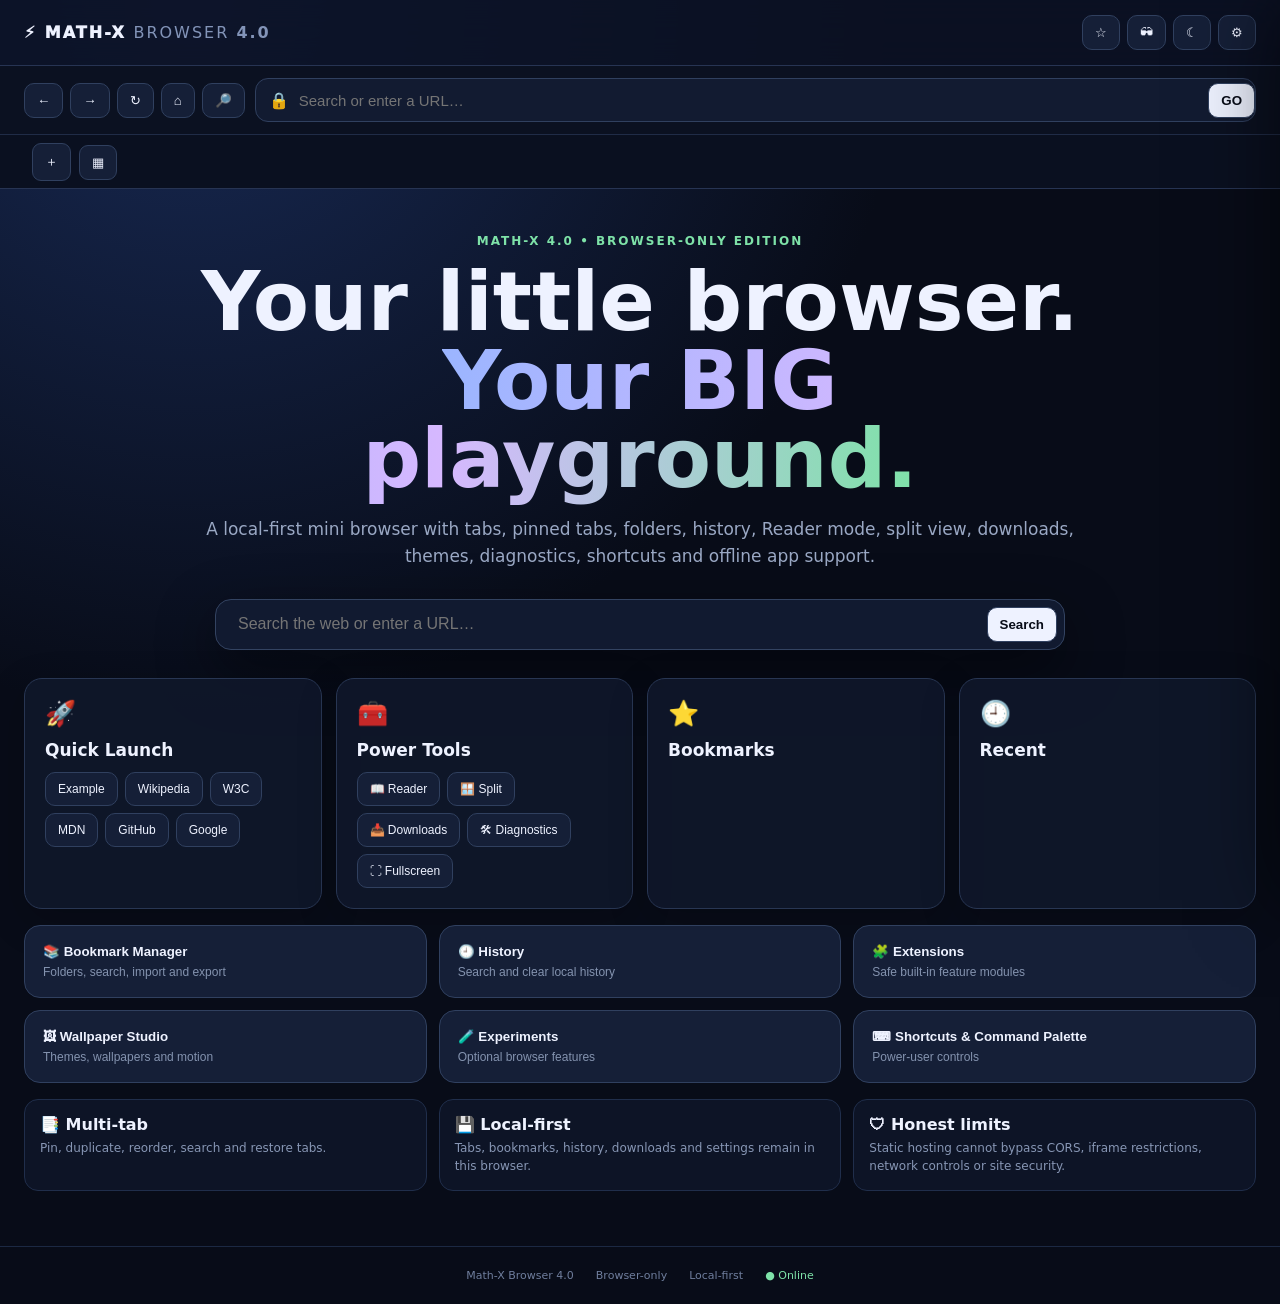
==== commit 30befbe9: "Connect Math-X Browser 4 UI to complete feature engine" ====
--- a/proxy-pro/static/index.html
+++ b/proxy-pro/static/index.html
@@ -7,41 +7,23 @@
 </head>
 <body data-wallpaper="aurora">
 <div class="ambient"></div>
-<header class="top"><div class="brand">⚡ MATH-X <span>BROWSER <b>4.0</b></span></div><div class="top-actions">
-<button id="bookmark" title="Bookmark">☆</button><button id="incognito" title="Temporary session">🕶</button><button id="theme" title="Theme">☾</button><button id="settings" title="Settings">⚙</button>
-</div></header>
+<header class="top"><div class="brand">⚡ MATH-X <span>BROWSER <b>4.0</b></span></div><div class="top-actions"><button id="bookmark" title="Bookmark">☆</button><button id="incognito" title="Temporary session">🕶</button><button id="theme" title="Theme">☾</button><button id="settings" title="Settings">⚙</button></div></header>
 <section class="browserbar"><div class="navbuttons"><button id="back">←</button><button id="forward">→</button><button id="reload">↻</button><button id="home">⌂</button><button id="tabSearch">🔎</button></div><div class="address"><span>🔒</span><input id="url" autocomplete="off" spellcheck="false" placeholder="Search or enter a URL…"><button id="go">GO</button></div></section>
 <section class="tabsbar"><div id="tabs"></div><button id="newTab" class="newtab">＋</button><button id="tabOverview" class="newtab">▦</button></section>
 <main>
 <section id="homePage" class="home-page">
 <div class="hero"><div class="eyebrow">MATH-X 4.0 • BROWSER-ONLY EDITION</div><h1>Your little browser.<br><span>Your BIG playground.</span></h1><p>A local-first mini browser with tabs, pinned tabs, folders, history, Reader mode, split view, downloads, themes, diagnostics, shortcuts and offline app support.</p></div>
 <div class="searchbox"><input id="homeSearch" placeholder="Search the web or enter a URL…"><button id="homeGo">Search</button></div>
-<div class="cards">
-<article class="card"><div class="card-icon">🚀</div><h2>Quick Launch</h2><div class="quick"><button data-url="https://example.com">Example</button><button data-url="https://www.wikipedia.org">Wikipedia</button><button data-url="https://www.w3.org">W3C</button><button data-url="https://developer.mozilla.org">MDN</button><button data-url="https://github.com">GitHub</button><button data-url="https://www.google.com">Google</button></div></article>
+<div class="cards"><article class="card"><div class="card-icon">🚀</div><h2>Quick Launch</h2><div class="quick"><button data-url="https://example.com">Example</button><button data-url="https://www.wikipedia.org">Wikipedia</button><button data-url="https://www.w3.org">W3C</button><button data-url="https://developer.mozilla.org">MDN</button><button data-url="https://github.com">GitHub</button><button data-url="https://www.google.com">Google</button></div></article>
 <article class="card"><div class="card-icon">🧰</div><h2>Power Tools</h2><div class="tools"><button id="reader">📖 Reader</button><button id="split">🪟 Split</button><button id="downloads">📥 Downloads</button><button id="diagnostics">🛠 Diagnostics</button><button id="fullscreen">⛶ Fullscreen</button></div></article>
-<article class="card"><div class="card-icon">⭐</div><h2>Bookmarks</h2><div id="bookmarkPreview" class="list"></div></article>
-<article class="card"><div class="card-icon">🕘</div><h2>Recent</h2><div id="historyPreview" class="list"></div></article>
-</div>
-<div class="mega-grid">
-<button class="mega-card" id="manageBookmarks"><b>📚 Bookmark Manager</b><span>Folders, search, import and export</span></button>
-<button class="mega-card" id="historyButton"><b>🕘 History</b><span>Search and clear local browsing history</span></button>
-<button class="mega-card" id="extensions"><b>🧩 Extensions</b><span>Safe built-in feature modules</span></button>
-<button class="mega-card" id="wallpaper"><b>🖼 Wallpaper Studio</b><span>Themes, wallpapers and motion</span></button>
-<button class="mega-card" id="experiments"><b>🧪 Experiments</b><span>Optional browser features</span></button>
-<button class="mega-card" id="shortcuts"><b>⌨ Shortcuts & Command Palette</b><span>Power-user controls</span></button>
-</div>
+<article class="card"><div class="card-icon">⭐</div><h2>Bookmarks</h2><div id="bookmarkPreview" class="list"></div></article><article class="card"><div class="card-icon">🕘</div><h2>Recent</h2><div id="historyPreview" class="list"></div></article></div>
+<div class="mega-grid"><button class="mega-card" id="manageBookmarks"><b>📚 Bookmark Manager</b><span>Folders, search, import and export</span></button><button class="mega-card" id="historyButton"><b>🕘 History</b><span>Search and clear local history</span></button><button class="mega-card" id="extensions"><b>🧩 Extensions</b><span>Safe built-in feature modules</span></button><button class="mega-card" id="wallpaper"><b>🖼 Wallpaper Studio</b><span>Themes, wallpapers and motion</span></button><button class="mega-card" id="experiments"><b>🧪 Experiments</b><span>Optional browser features</span></button><button class="mega-card" id="shortcuts"><b>⌨ Shortcuts & Command Palette</b><span>Power-user controls</span></button></div>
 <div class="feature-grid"><div><b>📑 Multi-tab</b><span>Pin, duplicate, reorder, search and restore tabs.</span></div><div><b>💾 Local-first</b><span>Tabs, bookmarks, history, downloads and settings remain in this browser.</span></div><div><b>🛡 Honest limits</b><span>Static hosting cannot bypass CORS, iframe restrictions, network controls or site security.</span></div></div>
 </section>
-<section id="viewerPage" class="viewer-page" hidden>
-<div class="viewer-head"><div><strong id="status">Ready</strong><span id="hint">Direct website view</span></div><div class="viewer-actions"><button id="reader2">📖 Reader</button><button id="split2">🪟 Split</button><button id="openTab">↗ New Tab</button></div></div>
-<div id="loading" class="loading" hidden><div class="spinner"></div><b>Loading page…</b></div>
-<div id="splitView" class="split-view" hidden><div class="pane"><div class="pane-head"><span>LEFT</span><button id="leftOpen">Open current</button></div><iframe id="leftFrame" title="Left viewer" sandbox="allow-forms allow-modals allow-popups allow-scripts allow-same-origin"></iframe></div><div class="split-divider"></div><div class="pane"><div class="pane-head"><span>RIGHT</span><button id="rightOpen">Open current</button></div><iframe id="rightFrame" title="Right viewer" sandbox="allow-forms allow-modals allow-popups allow-scripts allow-same-origin"></iframe></div></div>
-<iframe id="viewer" title="Website viewer" sandbox="allow-forms allow-modals allow-popups allow-scripts allow-same-origin"></iframe><pre id="readerView" hidden></pre>
-<div id="error" class="proxy-error" hidden><div class="error-icon">⚠️</div><h2>That page can't be displayed here.</h2><p>The browser-only edition cannot bypass CORS or a site's iframe restrictions. You can try Reader mode or open the URL in a normal browser tab.</p><button id="errorOpen">Open in New Tab</button></div>
-</section>
-</main>
-<footer><span>Math-X Browser 4.0</span><span>Browser-only</span><span>Local-first</span><span id="online">● Online</span><span id="incognitoBadge" hidden>🕶 Temporary session</span></footer>
-<aside id="drawer" class="drawer"><button id="closeDrawer" class="close">×</button><div id="drawerContent"></div></aside>
-<div id="contextMenu" class="context-menu" hidden></div><div id="toast" class="toast" role="status"></div>
-<script src="script.js"></script>
+<section id="viewerPage" class="viewer-page" hidden><div class="viewer-head"><div><strong id="status">Ready</strong><span id="hint">Direct website view</span></div><div class="viewer-actions"><button id="reader2">📖 Reader</button><button id="split2">🪟 Split</button><button id="openTab">↗ New Tab</button></div></div>
+<div id="loading" class="loading" hidden><div class="spinner"></div><b>Loading page…</b></div><div id="splitView" class="split-view" hidden><div class="pane"><div class="pane-head"><span>LEFT</span><button id="leftOpen">Open current</button></div><iframe id="leftFrame" title="Left viewer" sandbox="allow-forms allow-modals allow-popups allow-scripts allow-same-origin"></iframe></div><div class="split-divider"></div><div class="pane"><div class="pane-head"><span>RIGHT</span><button id="rightOpen">Open current</button></div><iframe id="rightFrame" title="Right viewer" sandbox="allow-forms allow-modals allow-popups allow-scripts allow-same-origin"></iframe></div></div>
+<iframe id="viewer" title="Website viewer" sandbox="allow-forms allow-modals allow-popups allow-scripts allow-same-origin"></iframe><pre id="readerView" hidden></pre><div id="error" class="proxy-error" hidden><div class="error-icon">⚠️</div><h2>That page can't be displayed here.</h2><p>The browser-only edition cannot bypass CORS or a site's iframe restrictions. Try Reader mode or open the URL in a normal browser tab.</p><button id="errorOpen">Open in New Tab</button></div></section>
+</main><footer><span>Math-X Browser 4.0</span><span>Browser-only</span><span>Local-first</span><span id="online">● Online</span><span id="incognitoBadge" hidden>🕶 Temporary session</span></footer>
+<aside id="drawer" class="drawer"><button id="closeDrawer" class="close">×</button><div id="drawerContent"></div></aside><div id="contextMenu" class="context-menu" hidden></div><div id="toast" class="toast" role="status"></div>
+<script src="browser4.js"></script>
 </body></html>
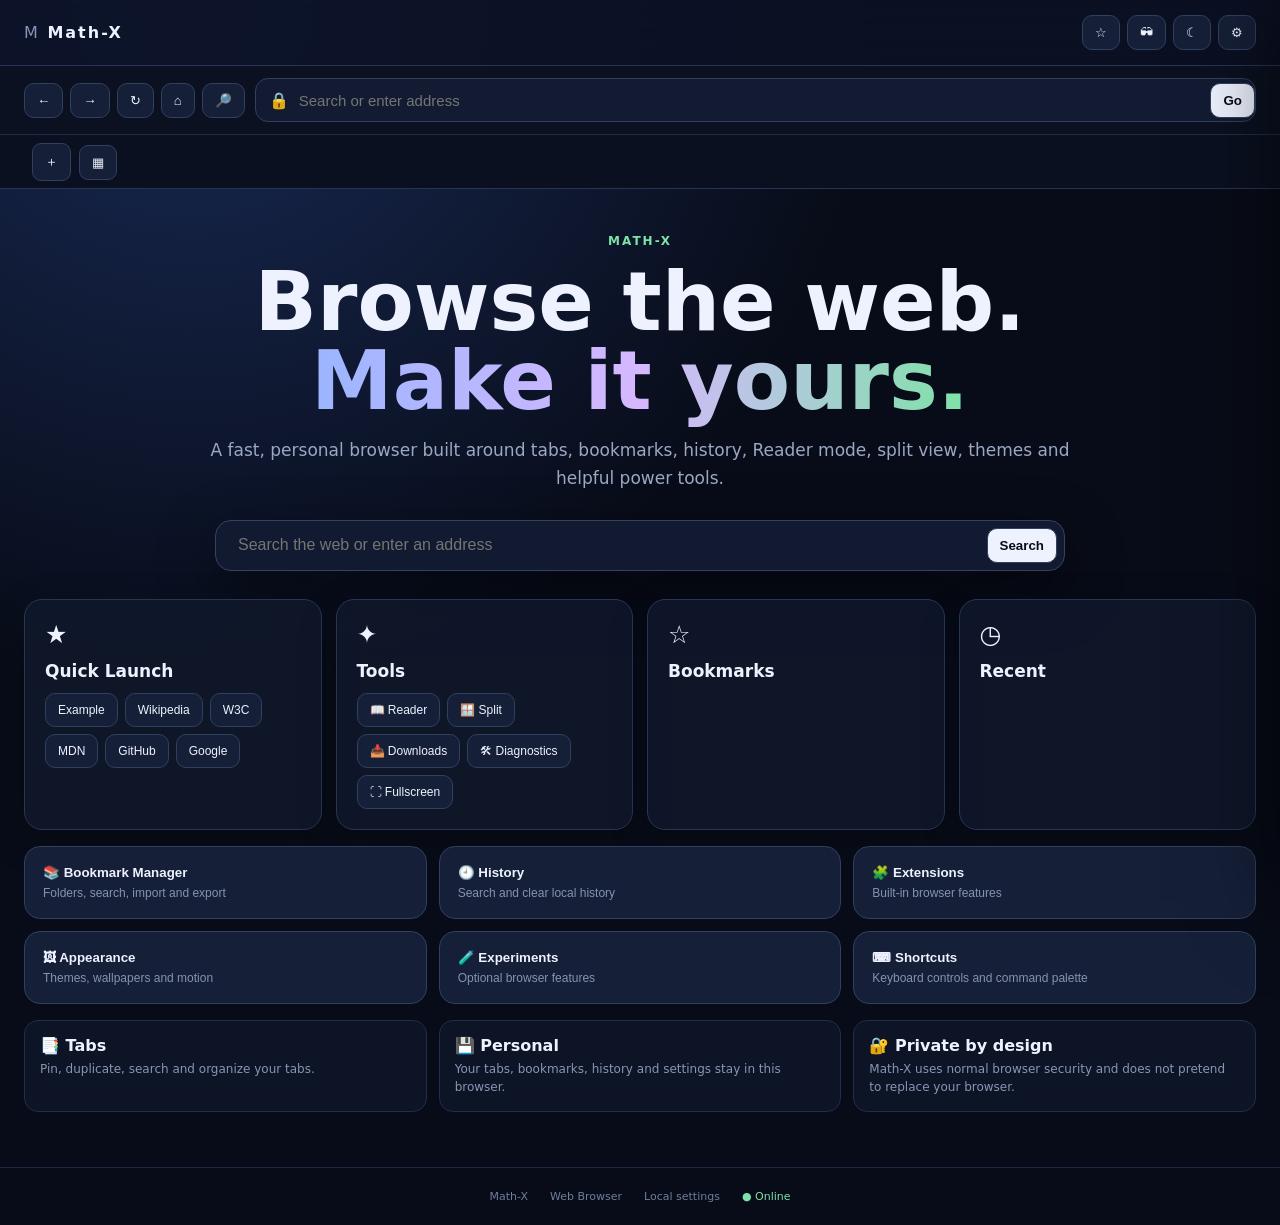
==== commit 6764bed3: "Make Math-X look like a normal web browser" ====
--- a/proxy-pro/static/index.html
+++ b/proxy-pro/static/index.html
@@ -2,28 +2,28 @@
 <html lang="en">
 <head>
 <meta charset="utf-8"><meta name="viewport" content="width=device-width,initial-scale=1">
-<meta name="theme-color" content="#0b1020"><meta name="description" content="Math-X browser-only mini browser">
-<link rel="manifest" href="manifest.json"><link rel="icon" href="data:,"><title>Math-X Browser</title><link rel="stylesheet" href="style.css">
+<meta name="theme-color" content="#f6f7f9"><meta name="description" content="Math-X web browser">
+<link rel="manifest" href="manifest.json"><link rel="icon" href="data:,"><title>Math-X</title><link rel="stylesheet" href="style.css">
 </head>
 <body data-wallpaper="aurora">
 <div class="ambient"></div>
-<header class="top"><div class="brand">⚡ MATH-X <span>BROWSER <b>4.0</b></span></div><div class="top-actions"><button id="bookmark" title="Bookmark">☆</button><button id="incognito" title="Temporary session">🕶</button><button id="theme" title="Theme">☾</button><button id="settings" title="Settings">⚙</button></div></header>
-<section class="browserbar"><div class="navbuttons"><button id="back">←</button><button id="forward">→</button><button id="reload">↻</button><button id="home">⌂</button><button id="tabSearch">🔎</button></div><div class="address"><span>🔒</span><input id="url" autocomplete="off" spellcheck="false" placeholder="Search or enter a URL…"><button id="go">GO</button></div></section>
-<section class="tabsbar"><div id="tabs"></div><button id="newTab" class="newtab">＋</button><button id="tabOverview" class="newtab">▦</button></section>
+<header class="top"><div class="brand"><span class="brand-mark">M</span> <strong>Math-X</strong></div><div class="top-actions"><button id="bookmark" title="Bookmark">☆</button><button id="incognito" title="Private window">🕶</button><button id="theme" title="Appearance">☾</button><button id="settings" title="Settings">⚙</button></div></header>
+<section class="browserbar"><div class="navbuttons"><button id="back" title="Back">←</button><button id="forward" title="Forward">→</button><button id="reload" title="Reload">↻</button><button id="home" title="Home">⌂</button><button id="tabSearch" title="Search tabs">🔎</button></div><div class="address"><span>🔒</span><input id="url" autocomplete="off" spellcheck="false" placeholder="Search or enter address"><button id="go">Go</button></div></section>
+<section class="tabsbar"><div id="tabs"></div><button id="newTab" class="newtab" title="New tab">＋</button><button id="tabOverview" class="newtab" title="Tab overview">▦</button></section>
 <main>
 <section id="homePage" class="home-page">
-<div class="hero"><div class="eyebrow">MATH-X 4.0 • BROWSER-ONLY EDITION</div><h1>Your little browser.<br><span>Your BIG playground.</span></h1><p>A local-first mini browser with tabs, pinned tabs, folders, history, Reader mode, split view, downloads, themes, diagnostics, shortcuts and offline app support.</p></div>
-<div class="searchbox"><input id="homeSearch" placeholder="Search the web or enter a URL…"><button id="homeGo">Search</button></div>
-<div class="cards"><article class="card"><div class="card-icon">🚀</div><h2>Quick Launch</h2><div class="quick"><button data-url="https://example.com">Example</button><button data-url="https://www.wikipedia.org">Wikipedia</button><button data-url="https://www.w3.org">W3C</button><button data-url="https://developer.mozilla.org">MDN</button><button data-url="https://github.com">GitHub</button><button data-url="https://www.google.com">Google</button></div></article>
-<article class="card"><div class="card-icon">🧰</div><h2>Power Tools</h2><div class="tools"><button id="reader">📖 Reader</button><button id="split">🪟 Split</button><button id="downloads">📥 Downloads</button><button id="diagnostics">🛠 Diagnostics</button><button id="fullscreen">⛶ Fullscreen</button></div></article>
-<article class="card"><div class="card-icon">⭐</div><h2>Bookmarks</h2><div id="bookmarkPreview" class="list"></div></article><article class="card"><div class="card-icon">🕘</div><h2>Recent</h2><div id="historyPreview" class="list"></div></article></div>
-<div class="mega-grid"><button class="mega-card" id="manageBookmarks"><b>📚 Bookmark Manager</b><span>Folders, search, import and export</span></button><button class="mega-card" id="historyButton"><b>🕘 History</b><span>Search and clear local history</span></button><button class="mega-card" id="extensions"><b>🧩 Extensions</b><span>Safe built-in feature modules</span></button><button class="mega-card" id="wallpaper"><b>🖼 Wallpaper Studio</b><span>Themes, wallpapers and motion</span></button><button class="mega-card" id="experiments"><b>🧪 Experiments</b><span>Optional browser features</span></button><button class="mega-card" id="shortcuts"><b>⌨ Shortcuts & Command Palette</b><span>Power-user controls</span></button></div>
-<div class="feature-grid"><div><b>📑 Multi-tab</b><span>Pin, duplicate, reorder, search and restore tabs.</span></div><div><b>💾 Local-first</b><span>Tabs, bookmarks, history, downloads and settings remain in this browser.</span></div><div><b>🛡 Honest limits</b><span>Static hosting cannot bypass CORS, iframe restrictions, network controls or site security.</span></div></div>
+<div class="hero"><div class="eyebrow">MATH-X</div><h1>Browse the web.<br><span>Make it yours.</span></h1><p>A fast, personal browser built around tabs, bookmarks, history, Reader mode, split view, themes and helpful power tools.</p></div>
+<div class="searchbox"><input id="homeSearch" placeholder="Search the web or enter an address"><button id="homeGo">Search</button></div>
+<div class="cards"><article class="card"><div class="card-icon">★</div><h2>Quick Launch</h2><div class="quick"><button data-url="https://example.com">Example</button><button data-url="https://www.wikipedia.org">Wikipedia</button><button data-url="https://www.w3.org">W3C</button><button data-url="https://developer.mozilla.org">MDN</button><button data-url="https://github.com">GitHub</button><button data-url="https://www.google.com">Google</button></div></article>
+<article class="card"><div class="card-icon">✦</div><h2>Tools</h2><div class="tools"><button id="reader">📖 Reader</button><button id="split">🪟 Split</button><button id="downloads">📥 Downloads</button><button id="diagnostics">🛠 Diagnostics</button><button id="fullscreen">⛶ Fullscreen</button></div></article>
+<article class="card"><div class="card-icon">☆</div><h2>Bookmarks</h2><div id="bookmarkPreview" class="list"></div></article><article class="card"><div class="card-icon">◷</div><h2>Recent</h2><div id="historyPreview" class="list"></div></article></div>
+<div class="mega-grid"><button class="mega-card" id="manageBookmarks"><b>📚 Bookmark Manager</b><span>Folders, search, import and export</span></button><button class="mega-card" id="historyButton"><b>🕘 History</b><span>Search and clear local history</span></button><button class="mega-card" id="extensions"><b>🧩 Extensions</b><span>Built-in browser features</span></button><button class="mega-card" id="wallpaper"><b>🖼 Appearance</b><span>Themes, wallpapers and motion</span></button><button class="mega-card" id="experiments"><b>🧪 Experiments</b><span>Optional browser features</span></button><button class="mega-card" id="shortcuts"><b>⌨ Shortcuts</b><span>Keyboard controls and command palette</span></button></div>
+<div class="feature-grid"><div><b>📑 Tabs</b><span>Pin, duplicate, search and organize your tabs.</span></div><div><b>💾 Personal</b><span>Your tabs, bookmarks, history and settings stay in this browser.</span></div><div><b>🔐 Private by design</b><span>Math-X uses normal browser security and does not pretend to replace your browser.</span></div></div>
 </section>
-<section id="viewerPage" class="viewer-page" hidden><div class="viewer-head"><div><strong id="status">Ready</strong><span id="hint">Direct website view</span></div><div class="viewer-actions"><button id="reader2">📖 Reader</button><button id="split2">🪟 Split</button><button id="openTab">↗ New Tab</button></div></div>
-<div id="loading" class="loading" hidden><div class="spinner"></div><b>Loading page…</b></div><div id="splitView" class="split-view" hidden><div class="pane"><div class="pane-head"><span>LEFT</span><button id="leftOpen">Open current</button></div><iframe id="leftFrame" title="Left viewer" sandbox="allow-forms allow-modals allow-popups allow-scripts allow-same-origin"></iframe></div><div class="split-divider"></div><div class="pane"><div class="pane-head"><span>RIGHT</span><button id="rightOpen">Open current</button></div><iframe id="rightFrame" title="Right viewer" sandbox="allow-forms allow-modals allow-popups allow-scripts allow-same-origin"></iframe></div></div>
-<iframe id="viewer" title="Website viewer" sandbox="allow-forms allow-modals allow-popups allow-scripts allow-same-origin"></iframe><pre id="readerView" hidden></pre><div id="error" class="proxy-error" hidden><div class="error-icon">⚠️</div><h2>That page can't be displayed here.</h2><p>The browser-only edition cannot bypass CORS or a site's iframe restrictions. Try Reader mode or open the URL in a normal browser tab.</p><button id="errorOpen">Open in New Tab</button></div></section>
-</main><footer><span>Math-X Browser 4.0</span><span>Browser-only</span><span>Local-first</span><span id="online">● Online</span><span id="incognitoBadge" hidden>🕶 Temporary session</span></footer>
+<section id="viewerPage" class="viewer-page" hidden><div class="viewer-head"><div><strong id="status">Ready</strong><span id="hint">Website</span></div><div class="viewer-actions"><button id="reader2">📖 Reader</button><button id="split2">🪟 Split</button><button id="openTab">↗ New Tab</button></div></div>
+<div id="loading" class="loading" hidden><div class="spinner"></div><b>Loading…</b></div><div id="splitView" class="split-view" hidden><div class="pane"><div class="pane-head"><span>LEFT</span><button id="leftOpen">Open current</button></div><iframe id="leftFrame" title="Left viewer" sandbox="allow-forms allow-modals allow-popups allow-scripts allow-same-origin"></iframe></div><div class="split-divider"></div><div class="pane"><div class="pane-head"><span>RIGHT</span><button id="rightOpen">Open current</button></div><iframe id="rightFrame" title="Right viewer" sandbox="allow-forms allow-modals allow-popups allow-scripts allow-same-origin"></iframe></div></div>
+<iframe id="viewer" title="Website viewer" sandbox="allow-forms allow-modals allow-popups allow-scripts allow-same-origin"></iframe><pre id="readerView" hidden></pre><div id="error" class="proxy-error" hidden><div class="error-icon">⚠️</div><h2>This page can't be displayed here.</h2><p>This website does not allow embedded viewing. You can open it in a normal browser tab or try Reader mode.</p><button id="errorOpen">Open in New Tab</button></div></section>
+</main><footer><span>Math-X</span><span>Web Browser</span><span>Local settings</span><span id="online">● Online</span><span id="incognitoBadge" hidden>🕶 Private window</span></footer>
 <aside id="drawer" class="drawer"><button id="closeDrawer" class="close">×</button><div id="drawerContent"></div></aside><div id="contextMenu" class="context-menu" hidden></div><div id="toast" class="toast" role="status"></div>
 <script src="browser4.js"></script>
 </body></html>
